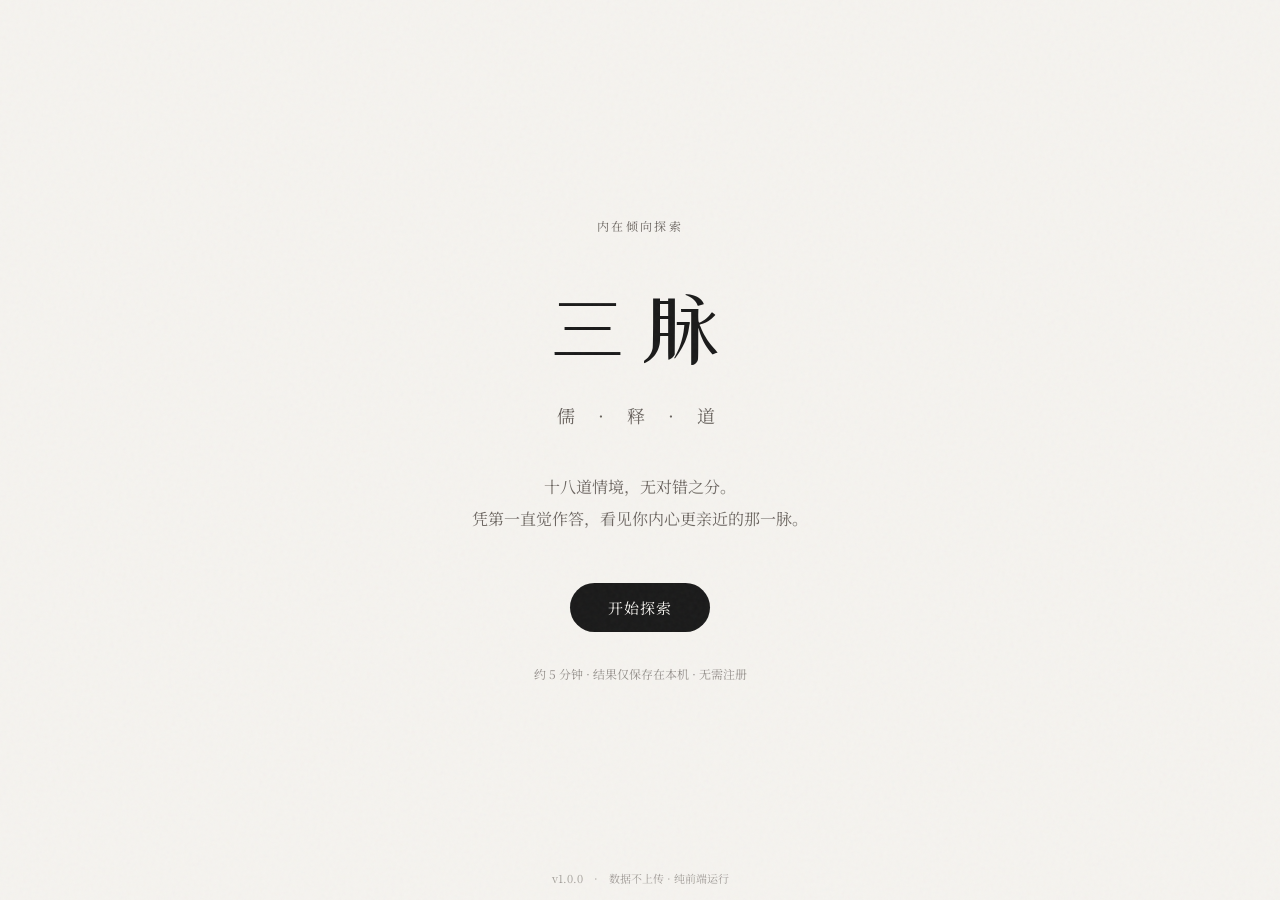
==== index.html @ 1d02153f "feat: 三脉儒释道倾向测评 v1.0.0 上线版本 包含 18 道情境题、深度结果解读、PWA 与 GitHub Pages 部署配置。  Co-authored-by: Cursor <curs" ====
<!DOCTYPE html>
<html lang="zh-CN">
<head>
  <meta charset="UTF-8">
  <meta name="viewport" content="width=device-width, initial-scale=1.0, viewport-fit=cover">
  <meta name="description" content="十八道情境题，凭直觉探索你内心更亲近儒、释、道哪一脉。纯前端、隐私安全、支持手机访问。">
  <meta name="theme-color" content="#f5f3ef">
  <meta name="robots" content="index, follow">
  <meta property="og:type" content="website">
  <meta property="og:title" content="三脉 · 儒释道倾向测评">
  <meta property="og:description" content="十八道情境题，凭直觉探索你内心更亲近儒、释、道哪一脉。">
  <meta property="og:locale" content="zh_CN">
  <meta name="twitter:card" content="summary">
  <meta name="twitter:title" content="三脉 · 儒释道倾向测评">
  <meta name="twitter:description" content="十八道情境题，凭直觉探索你内心更亲近儒、释、道哪一脉。">
  <title>三脉 · 儒释道倾向</title>
  <link rel="icon" href="assets/favicon.svg" type="image/svg+xml">
  <link rel="apple-touch-icon" href="assets/icon-192.png">
  <link rel="manifest" href="manifest.webmanifest">
  <link rel="preconnect" href="https://fonts.googleapis.com">
  <link rel="preconnect" href="https://fonts.gstatic.com" crossorigin>
  <link href="https://fonts.googleapis.com/css2?family=Noto+Serif+SC:wght@400;500;600&family=ZCOOL+XiaoWei&display=swap" rel="stylesheet">
  <link rel="stylesheet" href="styles.css">
  <script type="application/ld+json">
  {
    "@context": "https://schema.org",
    "@type": "WebApplication",
    "name": "三脉 · 儒释道倾向测评",
    "description": "十八道情境题，凭直觉探索你内心更亲近儒、释、道哪一脉",
    "applicationCategory": "LifestyleApplication",
    "operatingSystem": "Any",
    "offers": { "@type": "Offer", "price": "0", "priceCurrency": "CNY" }
  }
  </script>
</head>
<body>
  <a class="skip-link" href="#app">跳到主要内容</a>
  <div class="grain" aria-hidden="true"></div>

  <main id="app" class="app">
    <!-- 欢迎页 -->
    <section id="screen-welcome" class="screen screen--active" data-screen="welcome">
      <div class="screen__inner">
        <p class="eyebrow">内在倾向探索</p>
        <h1 class="title">三脉</h1>
        <p class="subtitle">儒 · 释 · 道</p>
        <p class="lead">
          十八道情境，无对错之分。<br>
          凭第一直觉作答，看见你内心更亲近的那一脉。
        </p>
        <button type="button" class="btn btn--primary" id="btn-start">开始探索</button>
        <p class="footnote">约 5 分钟 · 结果仅保存在本机 · 无需注册</p>
      </div>
    </section>

    <!-- 引导页 -->
    <section id="screen-intro" class="screen" data-screen="intro" hidden>
      <div class="screen__inner intro-body">
        <p class="eyebrow">开始之前</p>
        <h2 class="intro-title">如何作答</h2>
        <ul class="intro-list">
          <li>不要过度分析——选<strong>第一直觉</strong>，而非「应该」的答案</li>
          <li>没有标准答案，结果反映的是<strong>内在倾向</strong>，非人格定论</li>
          <li>全部数据在本地计算，<strong>不上传服务器</strong></li>
        </ul>

        <div class="triad-brief" aria-label="三脉简介">
          <article class="triad-card" data-tradition="ru">
            <h3>儒</h3>
            <p>仁义礼智 · 担纲立序 · 入世担当</p>
          </article>
          <article class="triad-card" data-tradition="shi">
            <h3>释</h3>
            <p>观照离苦 · 慈悲为本 · 向内觉悟</p>
          </article>
          <article class="triad-card" data-tradition="dao">
            <h3>道</h3>
            <p>道法自然 · 守真任运 · 顺势而为</p>
          </article>
        </div>

        <button type="button" class="btn btn--primary" id="btn-intro-next">我准备好了</button>
      </div>
    </section>

    <!-- 问答页 -->
    <section id="screen-quiz" class="screen" data-screen="quiz" hidden>
      <header class="quiz-header">
        <div class="quiz-header__row">
          <button type="button" class="btn-text" id="btn-prev" disabled aria-label="上一题">← 上一题</button>
          <span class="progress-label" id="progress-label">1 / 18</span>
        </div>
        <div class="progress-track" role="progressbar" aria-valuemin="0" aria-valuemax="100" aria-valuenow="0" id="progress-bar">
          <div class="progress-fill" id="progress-fill"></div>
        </div>
      </header>
      <div class="screen__inner quiz-body">
        <p class="question-dimension" id="question-dimension"></p>
        <p class="question-text" id="question-text"></p>
        <div class="choices" id="choices" role="listbox" aria-label="选项"></div>
        <p class="quiz-hint">凭第一直觉 · 数字键 1–3 选择 · Backspace 返回</p>
      </div>
    </section>

    <!-- 结果页 -->
    <section id="screen-result" class="screen" data-screen="result" hidden>
      <div class="screen__inner result-body">
        <div id="result-announcer" class="sr-only" aria-live="polite"></div>
        <p class="eyebrow">你的内在倾向</p>
        <h2 class="result-title" id="result-title"></h2>
        <p class="result-blend" id="result-blend" hidden></p>
        <p class="result-desc" id="result-desc"></p>
        <p class="result-deep" id="result-deep"></p>

        <div class="triad-chart" id="triad-chart" aria-label="儒释道倾向分布">
          <div class="triad-row" data-tradition="ru">
            <span class="triad-label">儒</span>
            <div class="triad-bar"><div class="triad-fill" id="bar-ru"></div></div>
            <span class="triad-pct" id="pct-ru">0%</span>
          </div>
          <div class="triad-row" data-tradition="shi">
            <span class="triad-label">释</span>
            <div class="triad-bar"><div class="triad-fill" id="bar-shi"></div></div>
            <span class="triad-pct" id="pct-shi">0%</span>
          </div>
          <div class="triad-row" data-tradition="dao">
            <span class="triad-label">道</span>
            <div class="triad-bar"><div class="triad-fill" id="bar-dao"></div></div>
            <span class="triad-pct" id="pct-dao">0%</span>
          </div>
        </div>

        <section class="result-section" aria-labelledby="facet-heading">
          <h3 class="result-section__title" id="facet-heading">四维度分面</h3>
          <div class="facet-grid" id="result-facets"></div>
        </section>

        <section class="result-section" aria-labelledby="practice-heading">
          <h3 class="result-section__title" id="practice-heading">日常修习建议</h3>
          <ul class="practice-list" id="result-practices"></ul>
        </section>

        <p class="result-shadow" id="result-shadow"></p>
        <blockquote class="result-quote" id="result-quote"></blockquote>

        <div class="result-actions">
          <button type="button" class="btn btn--secondary" id="btn-share">分享结果</button>
          <button type="button" class="btn btn--secondary" id="btn-restart">重新测试</button>
        </div>

        <p class="disclaimer">
          本测评仅供自我探索参考，不构成心理诊断或专业建议。
        </p>
      </div>
    </section>
  </main>

  <footer class="site-footer">
    <span id="app-version">v1.0.0</span>
    <span class="site-footer__sep">·</span>
    <span>数据不上传 · 纯前端运行</span>
  </footer>

  <script src="config.js"></script>
  <script src="questions.js"></script>
  <script src="app.js"></script>
</body>
</html>
---- styles.css ----
/* 三脉 · 乔布斯式极简美学：留白、克制、精致动效 */

:root {
  --bg: #f5f3ef;
  --bg-deep: #ebe8e2;
  --text: #1a1a1a;
  --text-muted: #6b6560;
  --accent-ru: #8b4513;
  --accent-shi: #d4a574;
  --accent-dao: #2f6b5e;
  --surface: rgba(255, 255, 255, 0.72);
  --border: rgba(0, 0, 0, 0.06);
  --radius: 14px;
  --ease-out: cubic-bezier(0.22, 1, 0.36, 1);
  --font-serif: 'Noto Serif SC', 'Songti SC', serif;
  --font-display: 'ZCOOL XiaoWei', 'Noto Serif SC', serif;
  --space: clamp(1.5rem, 4vw, 3rem);
}

*,
*::before,
*::after {
  box-sizing: border-box;
  margin: 0;
  padding: 0;
}

html {
  font-size: 16px;
  -webkit-font-smoothing: antialiased;
  -moz-osx-font-smoothing: grayscale;
}

body {
  min-height: 100dvh;
  font-family: var(--font-serif);
  background: var(--bg);
  color: var(--text);
  line-height: 1.7;
  overflow-x: hidden;
}

.grain {
  position: fixed;
  inset: 0;
  pointer-events: none;
  opacity: 0.035;
  background-image: url("data:image/svg+xml,%3Csvg viewBox='0 0 256 256' xmlns='http://www.w3.org/2000/svg'%3E%3Cfilter id='n'%3E%3CfeTurbulence type='fractalNoise' baseFrequency='0.85' numOctaves='4' stitchTiles='stitch'/%3E%3C/filter%3E%3Crect width='100%25' height='100%25' filter='url(%23n)'/%3E%3C/svg%3E");
  z-index: 1000;
}

.app {
  min-height: 100dvh;
  display: flex;
  align-items: center;
  justify-content: center;
  padding: var(--space);
}

.screen {
  width: 100%;
  max-width: 520px;
  opacity: 0;
  transform: translateY(12px);
  transition: opacity 0.5s var(--ease-out), transform 0.5s var(--ease-out);
}

.screen--active {
  opacity: 1;
  transform: translateY(0);
}

.screen--exit {
  position: absolute;
  pointer-events: none;
}

.screen--fade-out {
  opacity: 0;
  transform: translateY(-8px);
  transition: opacity 0.3s var(--ease-out), transform 0.3s var(--ease-out);
}

.screen__inner {
  text-align: center;
}

.eyebrow {
  font-size: 0.75rem;
  letter-spacing: 0.2em;
  text-transform: uppercase;
  color: var(--text-muted);
  margin-bottom: 1.5rem;
}

.title {
  font-family: var(--font-display);
  font-size: clamp(3.5rem, 12vw, 5rem);
  font-weight: 400;
  letter-spacing: 0.15em;
  margin-bottom: 0.25rem;
  animation: title-in 1s var(--ease-out) both;
}

.subtitle {
  font-size: 1.125rem;
  letter-spacing: 0.5em;
  color: var(--text-muted);
  margin-bottom: 2.5rem;
  animation: fade-up 0.8s var(--ease-out) 0.15s both;
}

.lead {
  font-size: 1rem;
  color: var(--text-muted);
  margin-bottom: 3rem;
  line-height: 2;
  animation: fade-up 0.8s var(--ease-out) 0.3s both;
}

.footnote {
  margin-top: 2rem;
  font-size: 0.75rem;
  color: var(--text-muted);
  opacity: 0.7;
}

@keyframes title-in {
  from {
    opacity: 0;
    transform: scale(0.96);
  }
  to {
    opacity: 1;
    transform: scale(1);
  }
}

@keyframes fade-up {
  from {
    opacity: 0;
    transform: translateY(16px);
  }
  to {
    opacity: 1;
    transform: translateY(0);
  }
}

.btn {
  display: inline-flex;
  align-items: center;
  justify-content: center;
  min-width: 140px;
  padding: 0.875rem 1.75rem;
  font-family: inherit;
  font-size: 0.9375rem;
  letter-spacing: 0.08em;
  border: none;
  border-radius: 980px;
  cursor: pointer;
  transition: transform 0.2s var(--ease-out), box-shadow 0.2s var(--ease-out), background 0.2s;
  -webkit-tap-highlight-color: transparent;
}

.btn--primary {
  background: var(--text);
  color: var(--bg);
  animation: fade-up 0.8s var(--ease-out) 0.45s both;
}

.btn--primary:hover {
  transform: scale(1.02);
  box-shadow: 0 8px 32px rgba(0, 0, 0, 0.12);
}

.btn--primary:active {
  transform: scale(0.98);
}

.btn--secondary {
  background: transparent;
  color: var(--text);
  border: 1px solid var(--border);
}

.btn--secondary:hover {
  background: var(--surface);
}

.quiz-header {
  margin-bottom: 3rem;
}

.progress-track {
  height: 2px;
  background: var(--bg-deep);
  border-radius: 1px;
  overflow: hidden;
  margin-bottom: 0.75rem;
}

.progress-fill {
  height: 100%;
  width: 0%;
  background: var(--text);
  border-radius: 1px;
  transition: width 0.4s var(--ease-out);
}

.progress-label {
  font-size: 0.75rem;
  color: var(--text-muted);
  letter-spacing: 0.1em;
}

.question-dimension {
  font-size: 0.75rem;
  letter-spacing: 0.15em;
  color: var(--text-muted);
  margin-bottom: 0.75rem;
  text-align: left;
  opacity: 0;
  transform: translateY(10px);
}

.question-text {
  font-size: clamp(1.25rem, 4vw, 1.5rem);
  font-weight: 500;
  line-height: 1.8;
  margin-bottom: 2.5rem;
  text-align: left;
  opacity: 0;
  transform: translateY(10px);
}

.question-text--in {
  animation: fade-up 0.45s var(--ease-out) both;
}

.quiz-hint {
  margin-top: 1.5rem;
  font-size: 0.75rem;
  color: var(--text-muted);
  opacity: 0.6;
  text-align: center;
}

.choices {
  display: flex;
  flex-direction: column;
  gap: 0.75rem;
}

.choice {
  display: block;
  width: 100%;
  padding: 1.125rem 1.25rem;
  text-align: left;
  font-family: inherit;
  font-size: 0.9375rem;
  line-height: 1.6;
  color: var(--text);
  background: var(--surface);
  backdrop-filter: blur(12px);
  -webkit-backdrop-filter: blur(12px);
  border: 1px solid var(--border);
  border-radius: var(--radius);
  cursor: pointer;
  transition: transform 0.2s var(--ease-out), border-color 0.2s, box-shadow 0.2s, background 0.2s;
  animation: fade-up 0.4s var(--ease-out) both;
  -webkit-tap-highlight-color: transparent;
}

.choice:hover {
  transform: translateX(4px);
  border-color: rgba(0, 0, 0, 0.12);
  box-shadow: 0 4px 20px rgba(0, 0, 0, 0.04);
}

.choice:active {
  transform: scale(0.99);
  background: #fff;
}

.choice__text {
  display: block;
}

.result-body {
  animation: fade-up 0.6s var(--ease-out) both;
}

.result-title {
  font-family: var(--font-display);
  font-size: clamp(1.75rem, 5vw, 2.25rem);
  font-weight: 400;
  margin-bottom: 1rem;
  letter-spacing: 0.05em;
}

.result-blend {
  font-size: 0.875rem;
  color: var(--text);
  line-height: 1.8;
  margin-bottom: 1rem;
  text-align: left;
  padding: 0.75rem 1rem;
  background: var(--surface);
  border-radius: var(--radius);
  border: 1px solid var(--border);
}

.result-desc {
  font-size: 0.9375rem;
  color: var(--text-muted);
  line-height: 1.9;
  margin-bottom: 1.5rem;
  text-align: left;
}

.result-shadow {
  font-size: 0.8125rem;
  color: var(--text-muted);
  line-height: 1.8;
  margin-bottom: 2rem;
  text-align: left;
  opacity: 0.85;
}

.triad-chart {
  display: flex;
  flex-direction: column;
  gap: 1.25rem;
  margin-bottom: 2.5rem;
  text-align: left;
}

.triad-row {
  display: grid;
  grid-template-columns: 2rem 1fr 3rem;
  align-items: center;
  gap: 0.75rem;
}

.triad-label {
  font-family: var(--font-display);
  font-size: 1.125rem;
  text-align: center;
}

.triad-bar {
  height: 6px;
  background: var(--bg-deep);
  border-radius: 3px;
  overflow: hidden;
}

.triad-fill {
  height: 100%;
  width: 0%;
  border-radius: 3px;
  transition: width 1.2s var(--ease-out);
}

.triad-pct {
  font-size: 0.8125rem;
  color: var(--text-muted);
  text-align: right;
  font-variant-numeric: tabular-nums;
}

.result-quote {
  font-size: 0.875rem;
  color: var(--text-muted);
  font-style: italic;
  border-left: 2px solid var(--bg-deep);
  padding-left: 1rem;
  margin-bottom: 2.5rem;
  text-align: left;
  line-height: 1.8;
}

.result-actions {
  display: flex;
  flex-wrap: wrap;
  justify-content: center;
  gap: 0.75rem;
}

/* 无障碍 */
.skip-link {
  position: absolute;
  top: -100%;
  left: 1rem;
  z-index: 2000;
  padding: 0.5rem 1rem;
  background: var(--text);
  color: var(--bg);
  border-radius: var(--radius);
  text-decoration: none;
}

.skip-link:focus {
  top: 1rem;
}

.sr-only {
  position: absolute;
  width: 1px;
  height: 1px;
  padding: 0;
  margin: -1px;
  overflow: hidden;
  clip: rect(0, 0, 0, 0);
  white-space: nowrap;
  border: 0;
}

.btn:focus-visible,
.choice:focus-visible {
  outline: 2px solid var(--text);
  outline-offset: 2px;
}

/* 引导页 */
.intro-title {
  font-family: var(--font-display);
  font-size: 1.5rem;
  margin-bottom: 1.5rem;
  letter-spacing: 0.05em;
}

.intro-list {
  text-align: left;
  margin-bottom: 2rem;
  padding-left: 1.25rem;
  color: var(--text-muted);
  line-height: 2;
}

.intro-list li {
  margin-bottom: 0.5rem;
}

.triad-brief {
  display: flex;
  flex-direction: column;
  gap: 0.75rem;
  margin-bottom: 2.5rem;
  text-align: left;
}

.triad-card {
  padding: 1rem 1.25rem;
  background: var(--surface);
  border: 1px solid var(--border);
  border-radius: var(--radius);
}

.triad-card h3 {
  font-family: var(--font-display);
  font-size: 1.125rem;
  margin-bottom: 0.25rem;
}

.triad-card[data-tradition='ru'] h3 { color: var(--accent-ru); }
.triad-card[data-tradition='shi'] h3 { color: var(--accent-shi); }
.triad-card[data-tradition='dao'] h3 { color: var(--accent-dao); }

.triad-card p {
  font-size: 0.8125rem;
  color: var(--text-muted);
}

/* 问答导航 */
.quiz-header__row {
  display: flex;
  justify-content: space-between;
  align-items: center;
  margin-bottom: 0.75rem;
}

.btn-text {
  background: none;
  border: none;
  font-family: inherit;
  font-size: 0.8125rem;
  color: var(--text-muted);
  cursor: pointer;
  padding: 0.25rem 0;
  -webkit-tap-highlight-color: transparent;
}

.btn-text:hover:not(:disabled) {
  color: var(--text);
}

.btn-text:disabled {
  opacity: 0.35;
  cursor: not-allowed;
}

/* 深度结果 */
.result-deep {
  font-size: 0.9375rem;
  color: var(--text);
  line-height: 1.9;
  margin-bottom: 2rem;
  text-align: left;
  padding: 1rem 1.25rem;
  background: var(--surface);
  border-radius: var(--radius);
  border: 1px solid var(--border);
}

.result-section {
  margin-bottom: 2rem;
  text-align: left;
}

.result-section__title {
  font-size: 0.8125rem;
  letter-spacing: 0.12em;
  color: var(--text-muted);
  margin-bottom: 1rem;
  font-weight: 500;
}

.facet-grid {
  display: grid;
  grid-template-columns: 1fr 1fr;
  gap: 0.75rem;
}

.facet-row {
  display: flex;
  justify-content: space-between;
  align-items: center;
  padding: 0.75rem 1rem;
  background: var(--surface);
  border: 1px solid var(--border);
  border-radius: var(--radius);
  font-size: 0.8125rem;
}

.facet-row__label {
  color: var(--text-muted);
}

.facet-row__value {
  font-weight: 500;
}

.practice-list {
  padding-left: 1.25rem;
  color: var(--text-muted);
  line-height: 2;
  font-size: 0.875rem;
}

.disclaimer {
  margin-top: 2rem;
  font-size: 0.75rem;
  color: var(--text-muted);
  opacity: 0.7;
  line-height: 1.8;
}

.site-footer {
  position: fixed;
  bottom: 0;
  left: 0;
  right: 0;
  padding: 0.75rem var(--space);
  text-align: center;
  font-size: 0.6875rem;
  color: var(--text-muted);
  opacity: 0.6;
  pointer-events: none;
}

.site-footer__sep {
  margin: 0 0.5rem;
}

@media (max-width: 400px) {
  .facet-grid {
    grid-template-columns: 1fr;
  }
}

@supports (padding: env(safe-area-inset-bottom)) {
  .app {
    padding-bottom: calc(var(--space) + env(safe-area-inset-bottom));
  }
}

@media (prefers-reduced-motion: reduce) {
  *,
  *::before,
  *::after {
    animation-duration: 0.01ms !important;
    transition-duration: 0.01ms !important;
  }
}

@media (prefers-color-scheme: dark) {
  :root {
    --bg: #0d0d0d;
    --bg-deep: #1a1a1a;
    --text: #f5f3ef;
    --text-muted: #9a9590;
    --surface: rgba(255, 255, 255, 0.06);
    --border: rgba(255, 255, 255, 0.08);
  }

  .btn--primary {
    background: #f5f3ef;
    color: #0d0d0d;
  }

  .choice:active {
    background: rgba(255, 255, 255, 0.1);
  }
}
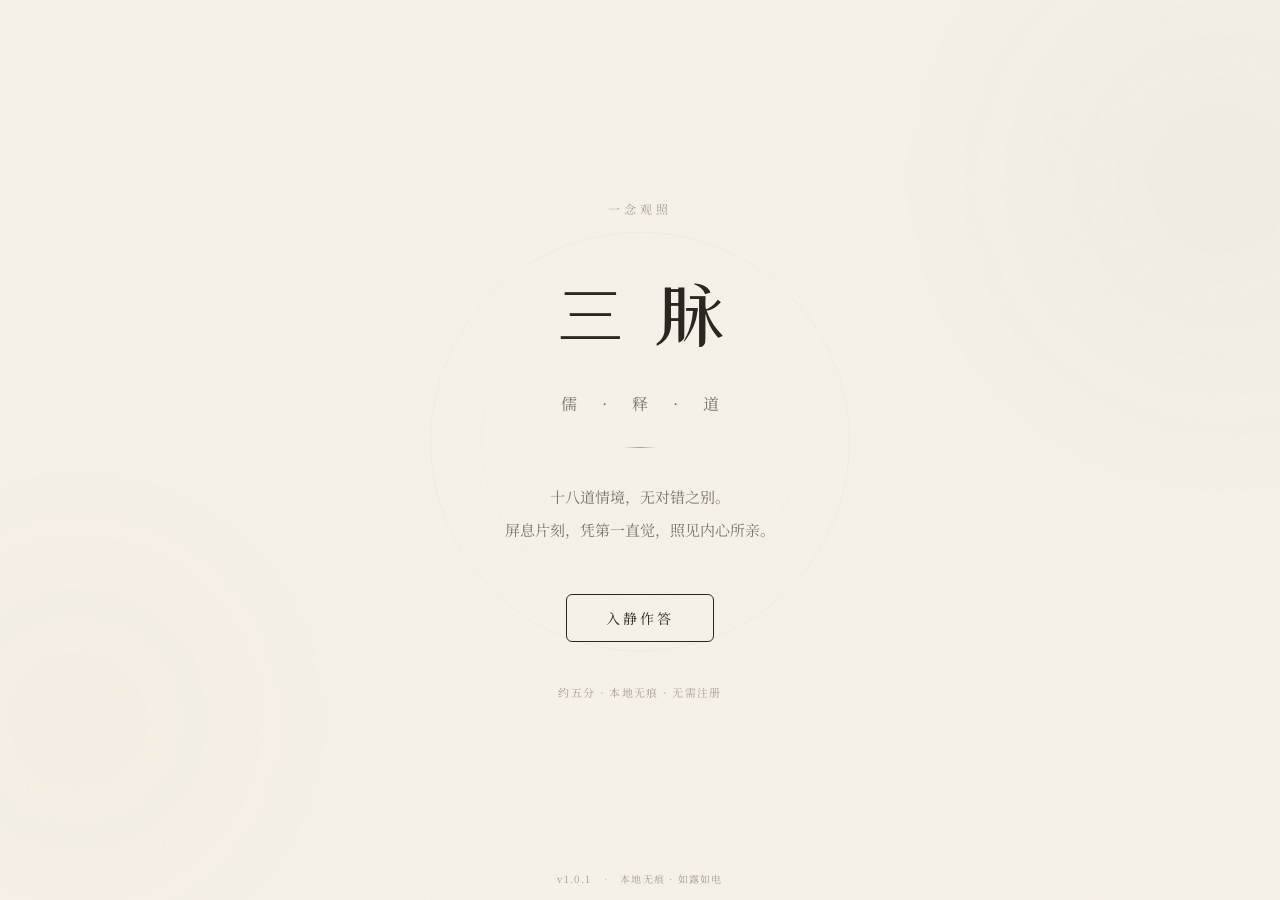
==== commit c28f4ee0: "style: 水墨禅意视觉升级 v1.0.1 宣纸底色、墨色层次、圆相背景、钤印式按钮与沉静动效。  Co-authored-by: Cursor <cursoragent@cursor.com>" ====
--- a/index.html
+++ b/index.html
@@ -4,7 +4,7 @@
   <meta charset="UTF-8">
   <meta name="viewport" content="width=device-width, initial-scale=1.0, viewport-fit=cover">
   <meta name="description" content="十八道情境题，凭直觉探索你内心更亲近儒、释、道哪一脉。纯前端、隐私安全、支持手机访问。">
-  <meta name="theme-color" content="#f5f3ef">
+  <meta name="theme-color" content="#f6f1e8">
   <meta name="robots" content="index, follow">
   <meta property="og:type" content="website">
   <meta property="og:title" content="三脉 · 儒释道倾向测评">
@@ -35,33 +35,41 @@
 </head>
 <body>
   <a class="skip-link" href="#app">跳到主要内容</a>
+
+  <!-- 水墨意境背景 -->
+  <div class="zen-bg" aria-hidden="true">
+    <div class="zen-bg__wash zen-bg__wash--1"></div>
+    <div class="zen-bg__wash zen-bg__wash--2"></div>
+    <div class="zen-bg__enso"></div>
+  </div>
   <div class="grain" aria-hidden="true"></div>
 
   <main id="app" class="app">
     <!-- 欢迎页 -->
     <section id="screen-welcome" class="screen screen--active" data-screen="welcome">
       <div class="screen__inner">
-        <p class="eyebrow">内在倾向探索</p>
+        <p class="eyebrow">一念观照</p>
         <h1 class="title">三脉</h1>
         <p class="subtitle">儒 · 释 · 道</p>
+        <p class="zen-divider" aria-hidden="true"></p>
         <p class="lead">
-          十八道情境，无对错之分。<br>
-          凭第一直觉作答，看见你内心更亲近的那一脉。
+          十八道情境，无对错之别。<br>
+          屏息片刻，凭第一直觉，照见内心所亲。
         </p>
-        <button type="button" class="btn btn--primary" id="btn-start">开始探索</button>
-        <p class="footnote">约 5 分钟 · 结果仅保存在本机 · 无需注册</p>
+        <button type="button" class="btn btn--primary" id="btn-start">入静作答</button>
+        <p class="footnote">约五分 · 本地无痕 · 无需注册</p>
       </div>
     </section>
 
     <!-- 引导页 -->
     <section id="screen-intro" class="screen" data-screen="intro" hidden>
       <div class="screen__inner intro-body">
-        <p class="eyebrow">开始之前</p>
-        <h2 class="intro-title">如何作答</h2>
+        <p class="eyebrow">静心一刻</p>
+        <h2 class="intro-title">作答须知</h2>
         <ul class="intro-list">
-          <li>不要过度分析——选<strong>第一直觉</strong>，而非「应该」的答案</li>
-          <li>没有标准答案，结果反映的是<strong>内在倾向</strong>，非人格定论</li>
-          <li>全部数据在本地计算，<strong>不上传服务器</strong></li>
+          <li>勿多思量——取<strong>第一念</strong>，非「应当」之答</li>
+          <li>本无标准，所示者乃<strong>当下倾向</strong>，非定论</li>
+          <li>一切在本地演算，<strong>不留痕迹</strong></li>
         </ul>
 
         <div class="triad-brief" aria-label="三脉简介">
@@ -79,7 +87,7 @@
           </article>
         </div>
 
-        <button type="button" class="btn btn--primary" id="btn-intro-next">我准备好了</button>
+        <button type="button" class="btn btn--primary" id="btn-intro-next">心静方始</button>
       </div>
     </section>
 
@@ -87,7 +95,7 @@
     <section id="screen-quiz" class="screen" data-screen="quiz" hidden>
       <header class="quiz-header">
         <div class="quiz-header__row">
-          <button type="button" class="btn-text" id="btn-prev" disabled aria-label="上一题">← 上一题</button>
+          <button type="button" class="btn-text" id="btn-prev" disabled aria-label="上一题">← 返上一问</button>
           <span class="progress-label" id="progress-label">1 / 18</span>
         </div>
         <div class="progress-track" role="progressbar" aria-valuemin="0" aria-valuemax="100" aria-valuenow="0" id="progress-bar">
@@ -98,7 +106,7 @@
         <p class="question-dimension" id="question-dimension"></p>
         <p class="question-text" id="question-text"></p>
         <div class="choices" id="choices" role="listbox" aria-label="选项"></div>
-        <p class="quiz-hint">凭第一直觉 · 数字键 1–3 选择 · Backspace 返回</p>
+        <p class="quiz-hint">取第一念 · 键 1–3 作答 · Backspace 可返</p>
       </div>
     </section>
 
@@ -106,7 +114,7 @@
     <section id="screen-result" class="screen" data-screen="result" hidden>
       <div class="screen__inner result-body">
         <div id="result-announcer" class="sr-only" aria-live="polite"></div>
-        <p class="eyebrow">你的内在倾向</p>
+        <p class="eyebrow">照见本心</p>
         <h2 class="result-title" id="result-title"></h2>
         <p class="result-blend" id="result-blend" hidden></p>
         <p class="result-desc" id="result-desc"></p>
@@ -158,7 +166,7 @@
   <footer class="site-footer">
     <span id="app-version">v1.0.0</span>
     <span class="site-footer__sep">·</span>
-    <span>数据不上传 · 纯前端运行</span>
+    <span>本地无痕 · 如露如电</span>
   </footer>
 
   <script src="config.js"></script>
--- a/styles.css
+++ b/styles.css
@@ -1,18 +1,21 @@
-/* 三脉 · 乔布斯式极简美学：留白、克制、精致动效 */
+/* 三脉 · 水墨禅意：宣纸、留白、墨色、静观 */
 
 :root {
-  --bg: #f5f3ef;
-  --bg-deep: #ebe8e2;
-  --text: #1a1a1a;
-  --text-muted: #6b6560;
-  --accent-ru: #8b4513;
-  --accent-shi: #d4a574;
-  --accent-dao: #2f6b5e;
-  --surface: rgba(255, 255, 255, 0.72);
-  --border: rgba(0, 0, 0, 0.06);
-  --radius: 14px;
-  --ease-out: cubic-bezier(0.22, 1, 0.36, 1);
-  --font-serif: 'Noto Serif SC', 'Songti SC', serif;
+  --bg: #f6f1e8;
+  --bg-deep: #e8e0d2;
+  --text: #2a2620;
+  --text-muted: #7a7468;
+  --text-faint: #a69e92;
+  --accent-ru: #8c4a32;
+  --accent-shi: #b8956b;
+  --accent-dao: #3d5c52;
+  --surface: rgba(255, 252, 247, 0.55);
+  --border: rgba(42, 38, 32, 0.1);
+  --border-light: rgba(42, 38, 32, 0.06);
+  --radius: 6px;
+  --ease-out: cubic-bezier(0.25, 0.8, 0.25, 1);
+  --ease-breath: cubic-bezier(0.4, 0, 0.2, 1);
+  --font-serif: 'Noto Serif SC', 'Songti SC', 'STSong', serif;
   --font-display: 'ZCOOL XiaoWei', 'Noto Serif SC', serif;
   --space: clamp(1.5rem, 4vw, 3rem);
 }
@@ -36,20 +39,85 @@
   font-family: var(--font-serif);
   background: var(--bg);
   color: var(--text);
-  line-height: 1.7;
+  line-height: 1.85;
   overflow-x: hidden;
 }
 
+/* 水墨晕染背景 */
+.zen-bg {
+  position: fixed;
+  inset: 0;
+  pointer-events: none;
+  z-index: 0;
+  overflow: hidden;
+}
+
+.zen-bg__wash {
+  position: absolute;
+  border-radius: 50%;
+  filter: blur(80px);
+  opacity: 0.35;
+}
+
+.zen-bg__wash--1 {
+  width: 70vmin;
+  height: 70vmin;
+  top: -15%;
+  right: -20%;
+  background: radial-gradient(circle, rgba(61, 92, 82, 0.12) 0%, transparent 70%);
+  animation: breath 12s var(--ease-breath) infinite alternate;
+}
+
+.zen-bg__wash--2 {
+  width: 60vmin;
+  height: 60vmin;
+  bottom: -10%;
+  left: -15%;
+  background: radial-gradient(circle, rgba(140, 74, 50, 0.08) 0%, transparent 70%);
+  animation: breath 16s var(--ease-breath) infinite alternate-reverse;
+}
+
+.zen-bg__enso {
+  position: absolute;
+  top: 50%;
+  left: 50%;
+  width: min(90vw, 420px);
+  height: min(90vw, 420px);
+  transform: translate(-50%, -52%);
+  border: 1px solid rgba(42, 38, 32, 0.05);
+  border-radius: 50%;
+  opacity: 0.5;
+}
+
+.zen-bg__enso::after {
+  content: '';
+  position: absolute;
+  inset: 12%;
+  border: 1px solid rgba(42, 38, 32, 0.03);
+  border-radius: 50%;
+  border-top-color: transparent;
+  border-right-color: transparent;
+  transform: rotate(-25deg);
+}
+
+@keyframes breath {
+  from { opacity: 0.25; transform: scale(1); }
+  to { opacity: 0.4; transform: scale(1.05); }
+}
+
+/* 宣纸肌理 */
 .grain {
   position: fixed;
   inset: 0;
   pointer-events: none;
-  opacity: 0.035;
-  background-image: url("data:image/svg+xml,%3Csvg viewBox='0 0 256 256' xmlns='http://www.w3.org/2000/svg'%3E%3Cfilter id='n'%3E%3CfeTurbulence type='fractalNoise' baseFrequency='0.85' numOctaves='4' stitchTiles='stitch'/%3E%3C/filter%3E%3Crect width='100%25' height='100%25' filter='url(%23n)'/%3E%3C/svg%3E");
-  z-index: 1000;
+  opacity: 0.025;
+  background-image: url("data:image/svg+xml,%3Csvg viewBox='0 0 256 256' xmlns='http://www.w3.org/2000/svg'%3E%3Cfilter id='n'%3E%3CfeTurbulence type='fractalNoise' baseFrequency='0.9' numOctaves='3' stitchTiles='stitch'/%3E%3C/filter%3E%3Crect width='100%25' height='100%25' filter='url(%23n)'/%3E%3C/svg%3E");
+  z-index: 1;
 }
 
 .app {
+  position: relative;
+  z-index: 2;
   min-height: 100dvh;
   display: flex;
   align-items: center;
@@ -59,10 +127,10 @@
 
 .screen {
   width: 100%;
-  max-width: 520px;
+  max-width: 480px;
   opacity: 0;
-  transform: translateY(12px);
-  transition: opacity 0.5s var(--ease-out), transform 0.5s var(--ease-out);
+  transform: translateY(8px);
+  transition: opacity 0.7s var(--ease-breath), transform 0.7s var(--ease-breath);
 }
 
 .screen--active {
@@ -77,8 +145,8 @@
 
 .screen--fade-out {
   opacity: 0;
-  transform: translateY(-8px);
-  transition: opacity 0.3s var(--ease-out), transform 0.3s var(--ease-out);
+  transform: translateY(-6px);
+  transition: opacity 0.5s var(--ease-breath), transform 0.5s var(--ease-breath);
 }
 
 .screen__inner {
@@ -87,200 +155,200 @@
 
 .eyebrow {
   font-size: 0.75rem;
-  letter-spacing: 0.2em;
-  text-transform: uppercase;
-  color: var(--text-muted);
-  margin-bottom: 1.5rem;
+  letter-spacing: 0.35em;
+  color: var(--text-faint);
+  margin-bottom: 1.75rem;
 }
 
 .title {
   font-family: var(--font-display);
-  font-size: clamp(3.5rem, 12vw, 5rem);
+  font-size: clamp(3.25rem, 11vw, 4.5rem);
   font-weight: 400;
-  letter-spacing: 0.15em;
-  margin-bottom: 0.25rem;
-  animation: title-in 1s var(--ease-out) both;
+  letter-spacing: 0.35em;
+  margin-bottom: 0.5rem;
+  margin-right: -0.35em;
+  color: var(--text);
+  animation: title-in 1.4s var(--ease-breath) both;
 }
 
 .subtitle {
-  font-size: 1.125rem;
-  letter-spacing: 0.5em;
-  color: var(--text-muted);
-  margin-bottom: 2.5rem;
-  animation: fade-up 0.8s var(--ease-out) 0.15s both;
+  font-size: 1rem;
+  letter-spacing: 0.65em;
+  margin-right: -0.65em;
+  color: var(--text-muted);
+  margin-bottom: 1.75rem;
+  animation: fade-up 1s var(--ease-breath) 0.2s both;
+}
+
+.zen-divider {
+  width: 2rem;
+  height: 1px;
+  background: linear-gradient(90deg, transparent, var(--text-faint), transparent);
+  margin: 0 auto 2rem;
+  animation: fade-up 1s var(--ease-breath) 0.25s both;
 }
 
 .lead {
-  font-size: 1rem;
+  font-size: 0.9375rem;
   color: var(--text-muted);
   margin-bottom: 3rem;
-  line-height: 2;
-  animation: fade-up 0.8s var(--ease-out) 0.3s both;
+  line-height: 2.2;
+  animation: fade-up 1s var(--ease-breath) 0.35s both;
 }
 
 .footnote {
-  margin-top: 2rem;
-  font-size: 0.75rem;
-  color: var(--text-muted);
-  opacity: 0.7;
+  margin-top: 2.5rem;
+  font-size: 0.6875rem;
+  color: var(--text-faint);
+  letter-spacing: 0.12em;
 }
 
 @keyframes title-in {
-  from {
-    opacity: 0;
-    transform: scale(0.96);
-  }
-  to {
-    opacity: 1;
-    transform: scale(1);
-  }
+  from { opacity: 0; transform: translateY(8px); }
+  to { opacity: 1; transform: translateY(0); }
 }
 
 @keyframes fade-up {
-  from {
-    opacity: 0;
-    transform: translateY(16px);
-  }
-  to {
-    opacity: 1;
-    transform: translateY(0);
-  }
-}
-
+  from { opacity: 0; transform: translateY(12px); }
+  to { opacity: 1; transform: translateY(0); }
+}
+
+/* 按钮：如钤印，非科技胶囊 */
 .btn {
   display: inline-flex;
   align-items: center;
   justify-content: center;
-  min-width: 140px;
-  padding: 0.875rem 1.75rem;
+  min-width: 148px;
+  padding: 0.8rem 2rem;
   font-family: inherit;
-  font-size: 0.9375rem;
-  letter-spacing: 0.08em;
-  border: none;
-  border-radius: 980px;
+  font-size: 0.875rem;
+  letter-spacing: 0.2em;
+  border-radius: var(--radius);
   cursor: pointer;
-  transition: transform 0.2s var(--ease-out), box-shadow 0.2s var(--ease-out), background 0.2s;
+  transition: color 0.4s var(--ease-breath), background 0.4s var(--ease-breath), border-color 0.4s var(--ease-breath);
   -webkit-tap-highlight-color: transparent;
 }
 
 .btn--primary {
+  background: transparent;
+  color: var(--text);
+  border: 1px solid var(--text);
+  animation: fade-up 1s var(--ease-breath) 0.5s both;
+}
+
+.btn--primary:hover {
   background: var(--text);
   color: var(--bg);
-  animation: fade-up 0.8s var(--ease-out) 0.45s both;
-}
-
-.btn--primary:hover {
-  transform: scale(1.02);
-  box-shadow: 0 8px 32px rgba(0, 0, 0, 0.12);
 }
 
 .btn--primary:active {
-  transform: scale(0.98);
+  opacity: 0.85;
 }
 
 .btn--secondary {
   background: transparent;
+  color: var(--text-muted);
+  border: 1px solid var(--border);
+}
+
+.btn--secondary:hover {
   color: var(--text);
-  border: 1px solid var(--border);
-}
-
-.btn--secondary:hover {
-  background: var(--surface);
+  border-color: var(--text-muted);
 }
 
 .quiz-header {
-  margin-bottom: 3rem;
+  margin-bottom: 2.5rem;
 }
 
 .progress-track {
-  height: 2px;
-  background: var(--bg-deep);
-  border-radius: 1px;
+  height: 1px;
+  background: var(--border-light);
   overflow: hidden;
-  margin-bottom: 0.75rem;
 }
 
 .progress-fill {
   height: 100%;
   width: 0%;
-  background: var(--text);
-  border-radius: 1px;
-  transition: width 0.4s var(--ease-out);
+  background: linear-gradient(90deg, var(--accent-dao), var(--text));
+  transition: width 0.6s var(--ease-breath);
 }
 
 .progress-label {
-  font-size: 0.75rem;
-  color: var(--text-muted);
+  font-size: 0.6875rem;
+  color: var(--text-faint);
+  letter-spacing: 0.15em;
+}
+
+.question-dimension {
+  font-size: 0.6875rem;
+  letter-spacing: 0.25em;
+  color: var(--text-faint);
+  margin-bottom: 1rem;
+  text-align: left;
+  opacity: 0;
+  transform: translateY(8px);
+}
+
+.question-dimension::before {
+  content: '— ';
+  opacity: 0.5;
+}
+
+.question-text {
+  font-size: clamp(1.125rem, 4vw, 1.375rem);
+  font-weight: 400;
+  line-height: 2;
+  margin-bottom: 2.25rem;
+  text-align: left;
+  opacity: 0;
+  transform: translateY(8px);
+}
+
+.question-text--in {
+  animation: fade-up 0.6s var(--ease-breath) both;
+}
+
+.quiz-hint {
+  margin-top: 2rem;
+  font-size: 0.6875rem;
+  color: var(--text-faint);
   letter-spacing: 0.1em;
-}
-
-.question-dimension {
-  font-size: 0.75rem;
-  letter-spacing: 0.15em;
-  color: var(--text-muted);
-  margin-bottom: 0.75rem;
-  text-align: left;
-  opacity: 0;
-  transform: translateY(10px);
-}
-
-.question-text {
-  font-size: clamp(1.25rem, 4vw, 1.5rem);
-  font-weight: 500;
-  line-height: 1.8;
-  margin-bottom: 2.5rem;
-  text-align: left;
-  opacity: 0;
-  transform: translateY(10px);
-}
-
-.question-text--in {
-  animation: fade-up 0.45s var(--ease-out) both;
-}
-
-.quiz-hint {
-  margin-top: 1.5rem;
-  font-size: 0.75rem;
-  color: var(--text-muted);
-  opacity: 0.6;
   text-align: center;
 }
 
 .choices {
   display: flex;
   flex-direction: column;
-  gap: 0.75rem;
+  gap: 0.625rem;
 }
 
 .choice {
   display: block;
   width: 100%;
-  padding: 1.125rem 1.25rem;
+  padding: 1.125rem 1.125rem 1.125rem 1.25rem;
   text-align: left;
   font-family: inherit;
-  font-size: 0.9375rem;
-  line-height: 1.6;
+  font-size: 0.9rem;
+  line-height: 1.75;
   color: var(--text);
   background: var(--surface);
-  backdrop-filter: blur(12px);
-  -webkit-backdrop-filter: blur(12px);
-  border: 1px solid var(--border);
+  border: 1px solid var(--border-light);
+  border-left: 2px solid transparent;
   border-radius: var(--radius);
   cursor: pointer;
-  transition: transform 0.2s var(--ease-out), border-color 0.2s, box-shadow 0.2s, background 0.2s;
-  animation: fade-up 0.4s var(--ease-out) both;
+  transition: border-color 0.4s var(--ease-breath), background 0.4s var(--ease-breath), border-left-color 0.4s var(--ease-breath);
+  animation: fade-up 0.5s var(--ease-breath) both;
   -webkit-tap-highlight-color: transparent;
 }
 
 .choice:hover {
-  transform: translateX(4px);
-  border-color: rgba(0, 0, 0, 0.12);
-  box-shadow: 0 4px 20px rgba(0, 0, 0, 0.04);
+  background: rgba(255, 252, 247, 0.85);
+  border-color: var(--border);
+  border-left-color: var(--text-faint);
 }
 
 .choice:active {
-  transform: scale(0.99);
-  background: #fff;
+  background: rgba(255, 252, 247, 0.95);
 }
 
 .choice__text {
@@ -288,52 +356,56 @@
 }
 
 .result-body {
-  animation: fade-up 0.6s var(--ease-out) both;
+  animation: fade-up 0.8s var(--ease-breath) both;
 }
 
 .result-title {
   font-family: var(--font-display);
-  font-size: clamp(1.75rem, 5vw, 2.25rem);
+  font-size: clamp(1.5rem, 5vw, 2rem);
   font-weight: 400;
-  margin-bottom: 1rem;
-  letter-spacing: 0.05em;
+  margin-bottom: 1.25rem;
+  letter-spacing: 0.12em;
 }
 
 .result-blend {
   font-size: 0.875rem;
-  color: var(--text);
-  line-height: 1.8;
-  margin-bottom: 1rem;
-  text-align: left;
-  padding: 0.75rem 1rem;
+  color: var(--text-muted);
+  line-height: 2;
+  margin-bottom: 1.25rem;
+  text-align: left;
+  padding: 1rem 1.125rem;
   background: var(--surface);
   border-radius: var(--radius);
-  border: 1px solid var(--border);
+  border: 1px solid var(--border-light);
 }
 
 .result-desc {
-  font-size: 0.9375rem;
-  color: var(--text-muted);
-  line-height: 1.9;
+  font-size: 0.9rem;
+  color: var(--text-muted);
+  line-height: 2;
   margin-bottom: 1.5rem;
   text-align: left;
 }
 
 .result-shadow {
   font-size: 0.8125rem;
-  color: var(--text-muted);
-  line-height: 1.8;
+  color: var(--text-faint);
+  line-height: 1.9;
   margin-bottom: 2rem;
   text-align: left;
-  opacity: 0.85;
+  padding-left: 0.75rem;
+  border-left: 1px solid var(--border-light);
 }
 
 .triad-chart {
   display: flex;
   flex-direction: column;
-  gap: 1.25rem;
+  gap: 1.125rem;
   margin-bottom: 2.5rem;
   text-align: left;
+  padding: 1.25rem 0;
+  border-top: 1px solid var(--border-light);
+  border-bottom: 1px solid var(--border-light);
 }
 
 .triad-row {
@@ -345,40 +417,48 @@
 
 .triad-label {
   font-family: var(--font-display);
-  font-size: 1.125rem;
+  font-size: 1.0625rem;
   text-align: center;
+  color: var(--text-muted);
 }
 
 .triad-bar {
-  height: 6px;
-  background: var(--bg-deep);
-  border-radius: 3px;
+  height: 3px;
+  background: var(--border-light);
+  border-radius: 1px;
   overflow: hidden;
 }
 
 .triad-fill {
   height: 100%;
   width: 0%;
-  border-radius: 3px;
-  transition: width 1.2s var(--ease-out);
+  border-radius: 1px;
+  opacity: 0.75;
+  transition: width 1.6s var(--ease-breath);
 }
 
 .triad-pct {
-  font-size: 0.8125rem;
-  color: var(--text-muted);
+  font-size: 0.75rem;
+  color: var(--text-faint);
   text-align: right;
   font-variant-numeric: tabular-nums;
+  letter-spacing: 0.05em;
 }
 
 .result-quote {
   font-size: 0.875rem;
   color: var(--text-muted);
-  font-style: italic;
-  border-left: 2px solid var(--bg-deep);
-  padding-left: 1rem;
-  margin-bottom: 2.5rem;
-  text-align: left;
-  line-height: 1.8;
+  font-style: normal;
+  padding: 1rem 0;
+  margin-bottom: 2rem;
+  text-align: center;
+  line-height: 2;
+  letter-spacing: 0.04em;
+}
+
+.result-quote::before {
+  content: '「';
+  opacity: 0.4;
 }
 
 .result-actions {
@@ -388,7 +468,6 @@
   gap: 0.75rem;
 }
 
-/* 无障碍 */
 .skip-link {
   position: absolute;
   top: -100%;
@@ -419,49 +498,53 @@
 
 .btn:focus-visible,
 .choice:focus-visible {
-  outline: 2px solid var(--text);
-  outline-offset: 2px;
-}
-
-/* 引导页 */
+  outline: 1px solid var(--text-muted);
+  outline-offset: 3px;
+}
+
 .intro-title {
   font-family: var(--font-display);
-  font-size: 1.5rem;
+  font-size: 1.375rem;
   margin-bottom: 1.5rem;
-  letter-spacing: 0.05em;
+  letter-spacing: 0.15em;
+  font-weight: 400;
 }
 
 .intro-list {
   text-align: left;
   margin-bottom: 2rem;
-  padding-left: 1.25rem;
-  color: var(--text-muted);
-  line-height: 2;
+  padding-left: 1rem;
+  color: var(--text-muted);
+  line-height: 2.1;
+  list-style: none;
 }
 
 .intro-list li {
-  margin-bottom: 0.5rem;
+  margin-bottom: 0.625rem;
+  padding-left: 0.75rem;
+  border-left: 1px solid var(--border-light);
 }
 
 .triad-brief {
   display: flex;
   flex-direction: column;
-  gap: 0.75rem;
+  gap: 0.625rem;
   margin-bottom: 2.5rem;
   text-align: left;
 }
 
 .triad-card {
-  padding: 1rem 1.25rem;
-  background: var(--surface);
-  border: 1px solid var(--border);
+  padding: 0.875rem 1rem;
+  background: transparent;
+  border: 1px solid var(--border-light);
   border-radius: var(--radius);
 }
 
 .triad-card h3 {
   font-family: var(--font-display);
-  font-size: 1.125rem;
-  margin-bottom: 0.25rem;
+  font-size: 1rem;
+  margin-bottom: 0.2rem;
+  letter-spacing: 0.2em;
 }
 
 .triad-card[data-tradition='ru'] h3 { color: var(--accent-ru); }
@@ -469,11 +552,11 @@
 .triad-card[data-tradition='dao'] h3 { color: var(--accent-dao); }
 
 .triad-card p {
-  font-size: 0.8125rem;
-  color: var(--text-muted);
-}
-
-/* 问答导航 */
+  font-size: 0.75rem;
+  color: var(--text-faint);
+  letter-spacing: 0.08em;
+}
+
 .quiz-header__row {
   display: flex;
   justify-content: space-between;
@@ -485,33 +568,31 @@
   background: none;
   border: none;
   font-family: inherit;
-  font-size: 0.8125rem;
-  color: var(--text-muted);
+  font-size: 0.75rem;
+  color: var(--text-faint);
+  letter-spacing: 0.08em;
   cursor: pointer;
   padding: 0.25rem 0;
   -webkit-tap-highlight-color: transparent;
 }
 
 .btn-text:hover:not(:disabled) {
+  color: var(--text-muted);
+}
+
+.btn-text:disabled {
+  opacity: 0.3;
+  cursor: not-allowed;
+}
+
+.result-deep {
+  font-size: 0.9rem;
   color: var(--text);
-}
-
-.btn-text:disabled {
-  opacity: 0.35;
-  cursor: not-allowed;
-}
-
-/* 深度结果 */
-.result-deep {
-  font-size: 0.9375rem;
-  color: var(--text);
-  line-height: 1.9;
+  line-height: 2;
   margin-bottom: 2rem;
   text-align: left;
-  padding: 1rem 1.25rem;
-  background: var(--surface);
-  border-radius: var(--radius);
-  border: 1px solid var(--border);
+  padding: 1.125rem 0;
+  border-top: 1px solid var(--border-light);
 }
 
 .result-section {
@@ -520,51 +601,64 @@
 }
 
 .result-section__title {
-  font-size: 0.8125rem;
-  letter-spacing: 0.12em;
-  color: var(--text-muted);
+  font-size: 0.75rem;
+  letter-spacing: 0.2em;
+  color: var(--text-faint);
   margin-bottom: 1rem;
-  font-weight: 500;
+  font-weight: 400;
+}
+
+.result-section__title::before {
+  content: '· ';
 }
 
 .facet-grid {
   display: grid;
   grid-template-columns: 1fr 1fr;
-  gap: 0.75rem;
+  gap: 0.625rem;
 }
 
 .facet-row {
   display: flex;
   justify-content: space-between;
   align-items: center;
-  padding: 0.75rem 1rem;
-  background: var(--surface);
-  border: 1px solid var(--border);
+  padding: 0.75rem 0.875rem;
+  background: transparent;
+  border: 1px solid var(--border-light);
   border-radius: var(--radius);
+  font-size: 0.75rem;
+}
+
+.facet-row__label {
+  color: var(--text-faint);
+  letter-spacing: 0.06em;
+}
+
+.facet-row__value {
+  font-weight: 400;
+  letter-spacing: 0.08em;
+}
+
+.practice-list {
+  padding-left: 1rem;
+  color: var(--text-muted);
+  line-height: 2.1;
   font-size: 0.8125rem;
-}
-
-.facet-row__label {
-  color: var(--text-muted);
-}
-
-.facet-row__value {
-  font-weight: 500;
-}
-
-.practice-list {
-  padding-left: 1.25rem;
-  color: var(--text-muted);
-  line-height: 2;
-  font-size: 0.875rem;
+  list-style: none;
+}
+
+.practice-list li {
+  padding-left: 0.75rem;
+  border-left: 1px solid var(--border-light);
+  margin-bottom: 0.5rem;
 }
 
 .disclaimer {
-  margin-top: 2rem;
-  font-size: 0.75rem;
-  color: var(--text-muted);
-  opacity: 0.7;
-  line-height: 1.8;
+  margin-top: 2.5rem;
+  font-size: 0.6875rem;
+  color: var(--text-faint);
+  line-height: 1.9;
+  letter-spacing: 0.06em;
 }
 
 .site-footer {
@@ -572,16 +666,18 @@
   bottom: 0;
   left: 0;
   right: 0;
+  z-index: 3;
   padding: 0.75rem var(--space);
   text-align: center;
-  font-size: 0.6875rem;
-  color: var(--text-muted);
-  opacity: 0.6;
+  font-size: 0.625rem;
+  color: var(--text-faint);
+  letter-spacing: 0.12em;
   pointer-events: none;
 }
 
 .site-footer__sep {
   margin: 0 0.5rem;
+  opacity: 0.5;
 }
 
 @media (max-width: 400px) {
@@ -603,24 +699,55 @@
     animation-duration: 0.01ms !important;
     transition-duration: 0.01ms !important;
   }
+
+  .zen-bg__wash {
+    animation: none;
+  }
 }
 
 @media (prefers-color-scheme: dark) {
   :root {
-    --bg: #0d0d0d;
-    --bg-deep: #1a1a1a;
-    --text: #f5f3ef;
-    --text-muted: #9a9590;
-    --surface: rgba(255, 255, 255, 0.06);
-    --border: rgba(255, 255, 255, 0.08);
+    --bg: #141310;
+    --bg-deep: #1e1c18;
+    --text: #e8e2d8;
+    --text-muted: #9a9488;
+    --text-faint: #6b655c;
+    --surface: rgba(30, 28, 24, 0.6);
+    --border: rgba(232, 226, 216, 0.1);
+    --border-light: rgba(232, 226, 216, 0.06);
+    --accent-ru: #c4785a;
+    --accent-shi: #d4b896;
+    --accent-dao: #6b9a8a;
+  }
+
+  .zen-bg__wash--1 {
+    background: radial-gradient(circle, rgba(107, 154, 138, 0.08) 0%, transparent 70%);
+  }
+
+  .zen-bg__wash--2 {
+    background: radial-gradient(circle, rgba(196, 120, 90, 0.06) 0%, transparent 70%);
+  }
+
+  .zen-bg__enso,
+  .zen-bg__enso::after {
+    border-color: rgba(232, 226, 216, 0.06);
   }
 
   .btn--primary {
-    background: #f5f3ef;
-    color: #0d0d0d;
+    color: var(--text);
+    border-color: var(--text-muted);
+  }
+
+  .btn--primary:hover {
+    background: var(--text-muted);
+    color: var(--bg);
+  }
+
+  .choice:hover {
+    background: rgba(30, 28, 24, 0.8);
   }
 
   .choice:active {
-    background: rgba(255, 255, 255, 0.1);
-  }
-}
+    background: rgba(30, 28, 24, 0.9);
+  }
+}
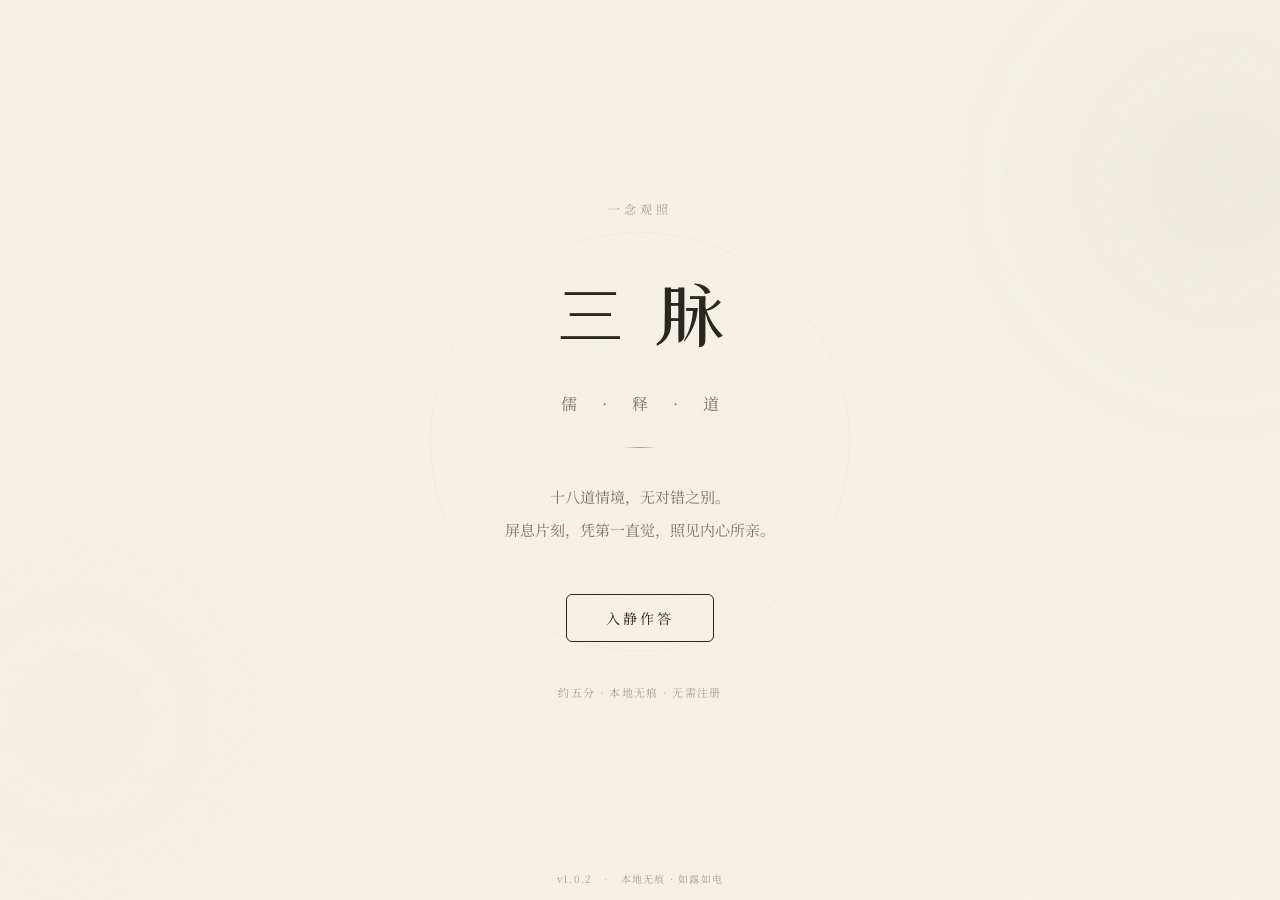
==== commit ee203221: "fix: 修复 Service Worker 强缓存导致看不到更新 改为网络优先策略，资源加版本号，清除旧缓存。  Co-authored-by: Cursor <cursoragent@cursor" ====
--- a/index.html
+++ b/index.html
@@ -20,7 +20,7 @@
   <link rel="preconnect" href="https://fonts.googleapis.com">
   <link rel="preconnect" href="https://fonts.gstatic.com" crossorigin>
   <link href="https://fonts.googleapis.com/css2?family=Noto+Serif+SC:wght@400;500;600&family=ZCOOL+XiaoWei&display=swap" rel="stylesheet">
-  <link rel="stylesheet" href="styles.css">
+  <link rel="stylesheet" href="styles.css?v=1.0.2">
   <script type="application/ld+json">
   {
     "@context": "https://schema.org",
@@ -164,13 +164,13 @@
   </main>
 
   <footer class="site-footer">
-    <span id="app-version">v1.0.0</span>
+    <span id="app-version">v1.0.2</span>
     <span class="site-footer__sep">·</span>
     <span>本地无痕 · 如露如电</span>
   </footer>
 
-  <script src="config.js"></script>
-  <script src="questions.js"></script>
-  <script src="app.js"></script>
+  <script src="config.js?v=1.0.2"></script>
+  <script src="questions.js?v=1.0.2"></script>
+  <script src="app.js?v=1.0.2"></script>
 </body>
 </html>
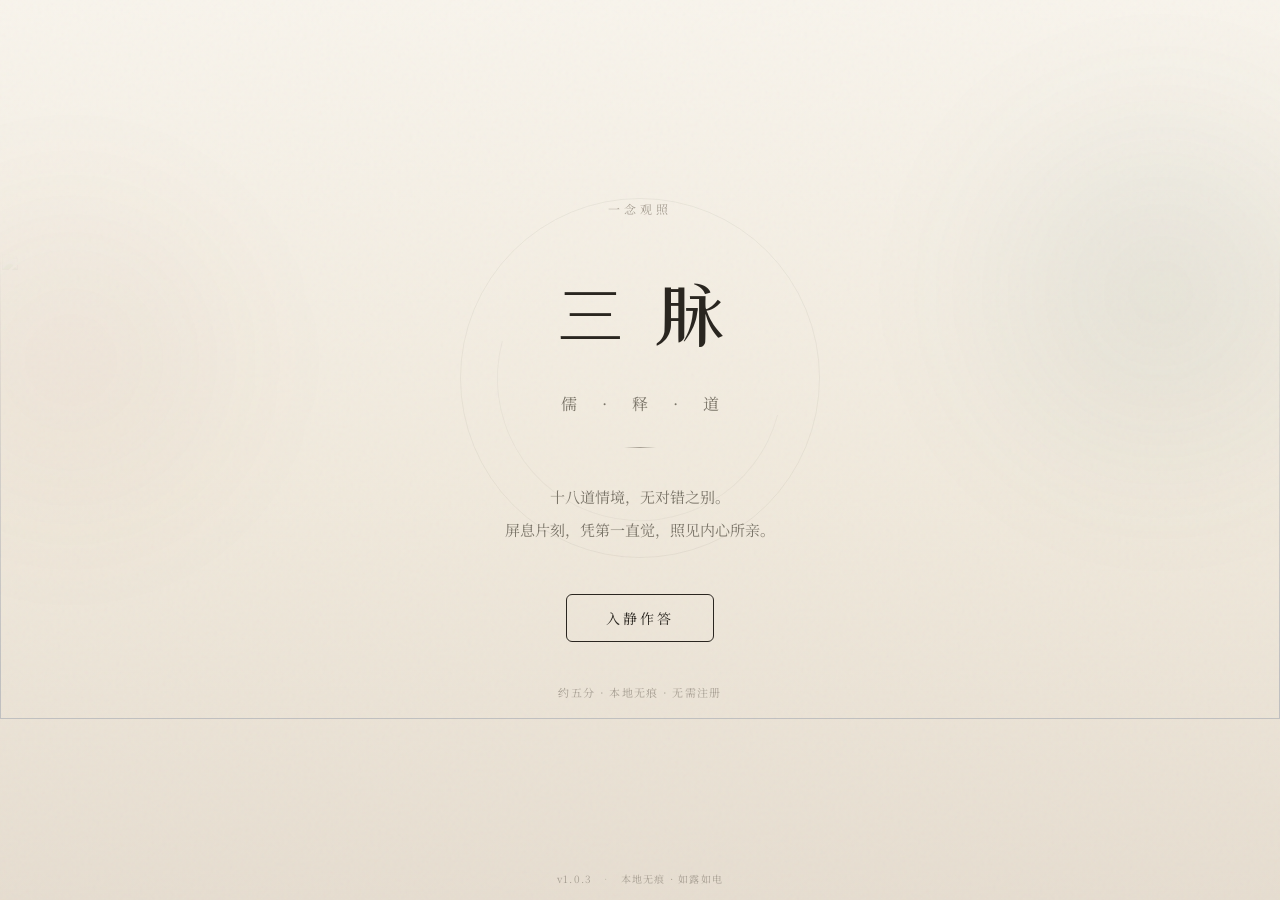
==== commit b7ce6c60: "feat: 添加可见水墨山水背景 v1.0.3 新增 ink-wash.svg 远山层峦、江舟、墨韵笔触，替换几乎不可见的淡色渐变。  Co-authored-by: Cursor <cursorag" ====
--- a/index.html
+++ b/index.html
@@ -20,7 +20,7 @@
   <link rel="preconnect" href="https://fonts.googleapis.com">
   <link rel="preconnect" href="https://fonts.gstatic.com" crossorigin>
   <link href="https://fonts.googleapis.com/css2?family=Noto+Serif+SC:wght@400;500;600&family=ZCOOL+XiaoWei&display=swap" rel="stylesheet">
-  <link rel="stylesheet" href="styles.css?v=1.0.2">
+  <link rel="stylesheet" href="styles.css?v=1.0.3">
   <script type="application/ld+json">
   {
     "@context": "https://schema.org",
@@ -36,8 +36,9 @@
 <body>
   <a class="skip-link" href="#app">跳到主要内容</a>
 
-  <!-- 水墨意境背景 -->
+  <!-- 水墨山水背景 -->
   <div class="zen-bg" aria-hidden="true">
+    <img class="zen-bg__landscape" src="assets/ink-wash.svg" alt="" width="800" height="1200" decoding="async">
     <div class="zen-bg__wash zen-bg__wash--1"></div>
     <div class="zen-bg__wash zen-bg__wash--2"></div>
     <div class="zen-bg__enso"></div>
@@ -164,13 +165,13 @@
   </main>
 
   <footer class="site-footer">
-    <span id="app-version">v1.0.2</span>
+    <span id="app-version">v1.0.3</span>
     <span class="site-footer__sep">·</span>
     <span>本地无痕 · 如露如电</span>
   </footer>
 
-  <script src="config.js?v=1.0.2"></script>
-  <script src="questions.js?v=1.0.2"></script>
-  <script src="app.js?v=1.0.2"></script>
+  <script src="config.js?v=1.0.3"></script>
+  <script src="questions.js?v=1.0.3"></script>
+  <script src="app.js?v=1.0.3"></script>
 </body>
 </html>
--- a/styles.css
+++ b/styles.css
@@ -50,54 +50,72 @@
   pointer-events: none;
   z-index: 0;
   overflow: hidden;
+  background: linear-gradient(180deg, #f8f4ec 0%, #f0e9dc 55%, #e6ddd0 100%);
+}
+
+/* 水墨山水 — 主视觉层 */
+.zen-bg__landscape {
+  position: absolute;
+  bottom: 0;
+  left: 50%;
+  transform: translateX(-50%);
+  width: 100%;
+  min-width: 100vw;
+  height: 72%;
+  max-height: 900px;
+  object-fit: cover;
+  object-position: center bottom;
+  opacity: 1;
+  -webkit-mask-image: linear-gradient(to top, rgba(0,0,0,1) 35%, rgba(0,0,0,0.6) 65%, transparent 100%);
+  mask-image: linear-gradient(to top, rgba(0,0,0,1) 35%, rgba(0,0,0,0.6) 65%, transparent 100%);
 }
 
 .zen-bg__wash {
   position: absolute;
   border-radius: 50%;
-  filter: blur(80px);
-  opacity: 0.35;
+  filter: blur(60px);
+  opacity: 0.5;
 }
 
 .zen-bg__wash--1 {
-  width: 70vmin;
-  height: 70vmin;
-  top: -15%;
-  right: -20%;
-  background: radial-gradient(circle, rgba(61, 92, 82, 0.12) 0%, transparent 70%);
+  width: 55vmin;
+  height: 55vmin;
+  top: 5%;
+  right: -10%;
+  background: radial-gradient(circle, rgba(61, 92, 82, 0.18) 0%, transparent 70%);
   animation: breath 12s var(--ease-breath) infinite alternate;
 }
 
 .zen-bg__wash--2 {
-  width: 60vmin;
-  height: 60vmin;
-  bottom: -10%;
-  left: -15%;
-  background: radial-gradient(circle, rgba(140, 74, 50, 0.08) 0%, transparent 70%);
+  width: 50vmin;
+  height: 50vmin;
+  top: 15%;
+  left: -12%;
+  background: radial-gradient(circle, rgba(140, 74, 50, 0.12) 0%, transparent 70%);
   animation: breath 16s var(--ease-breath) infinite alternate-reverse;
 }
 
 .zen-bg__enso {
   position: absolute;
-  top: 50%;
+  top: 42%;
   left: 50%;
-  width: min(90vw, 420px);
-  height: min(90vw, 420px);
-  transform: translate(-50%, -52%);
-  border: 1px solid rgba(42, 38, 32, 0.05);
+  width: min(75vw, 360px);
+  height: min(75vw, 360px);
+  transform: translate(-50%, -50%);
+  border: 1.5px solid rgba(42, 38, 32, 0.08);
   border-radius: 50%;
-  opacity: 0.5;
+  opacity: 0.7;
 }
 
 .zen-bg__enso::after {
   content: '';
   position: absolute;
-  inset: 12%;
-  border: 1px solid rgba(42, 38, 32, 0.03);
+  inset: 10%;
+  border: 1px solid rgba(42, 38, 32, 0.06);
   border-radius: 50%;
   border-top-color: transparent;
   border-right-color: transparent;
-  transform: rotate(-25deg);
+  transform: rotate(-30deg);
 }
 
 @keyframes breath {
@@ -110,7 +128,7 @@
   position: fixed;
   inset: 0;
   pointer-events: none;
-  opacity: 0.025;
+  opacity: 0.04;
   background-image: url("data:image/svg+xml,%3Csvg viewBox='0 0 256 256' xmlns='http://www.w3.org/2000/svg'%3E%3Cfilter id='n'%3E%3CfeTurbulence type='fractalNoise' baseFrequency='0.9' numOctaves='3' stitchTiles='stitch'/%3E%3C/filter%3E%3Crect width='100%25' height='100%25' filter='url(%23n)'/%3E%3C/svg%3E");
   z-index: 1;
 }
@@ -720,6 +738,15 @@
     --accent-dao: #6b9a8a;
   }
 
+  .zen-bg {
+    background: linear-gradient(180deg, #141310 0%, #1a1814 55%, #1e1c18 100%);
+  }
+
+  .zen-bg__landscape {
+    opacity: 0.55;
+    filter: brightness(0.7);
+  }
+
   .zen-bg__wash--1 {
     background: radial-gradient(circle, rgba(107, 154, 138, 0.08) 0%, transparent 70%);
   }
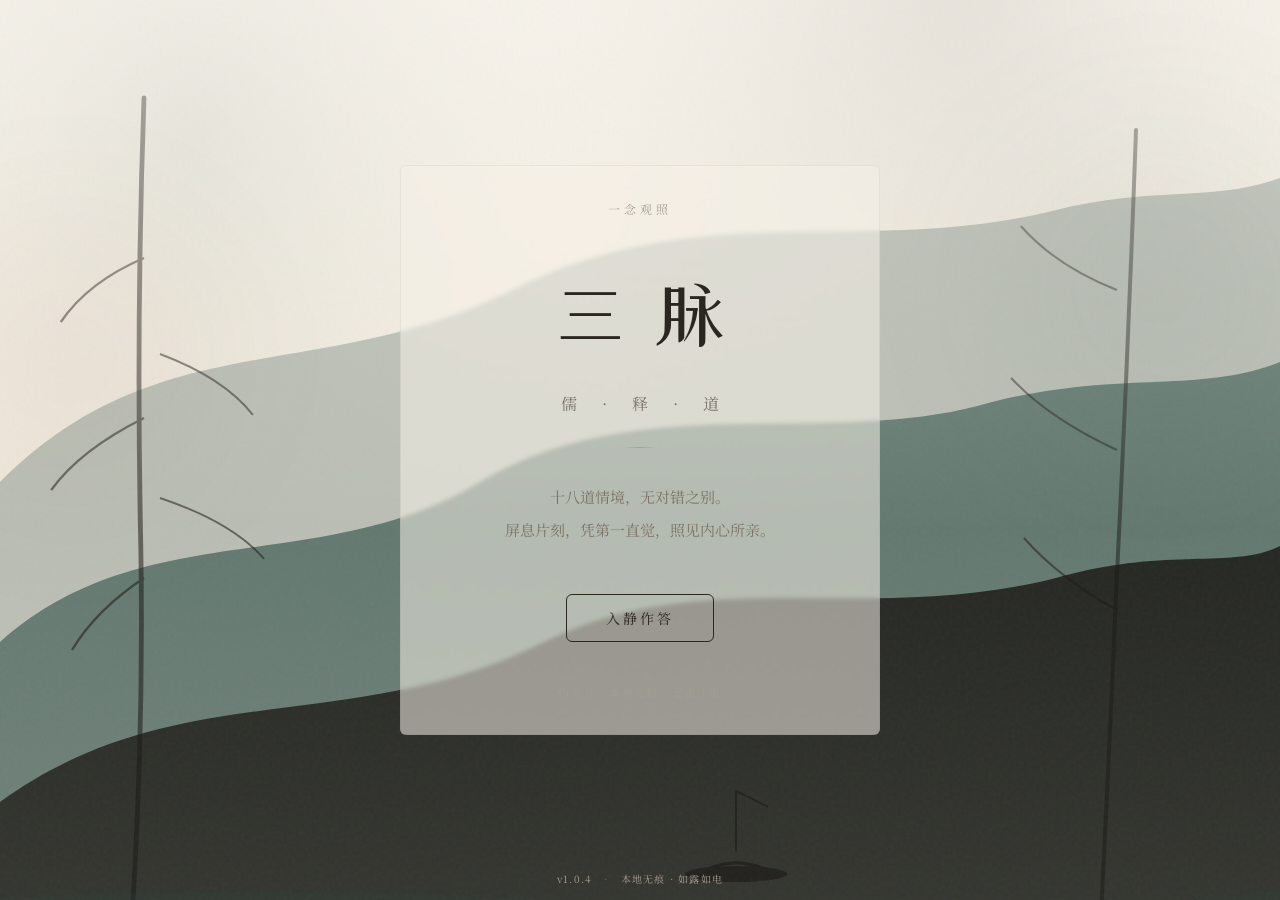
==== commit 9e1fb272: "fix: 水墨背景内联全屏显示并移除离线缓存 v1.0.4 内联 SVG 避免加载失败，加深山体对比，移除 SW 缓存。  Co-authored-by: Cursor <cursoragent@cu" ====
--- a/index.html
+++ b/index.html
@@ -20,7 +20,7 @@
   <link rel="preconnect" href="https://fonts.googleapis.com">
   <link rel="preconnect" href="https://fonts.gstatic.com" crossorigin>
   <link href="https://fonts.googleapis.com/css2?family=Noto+Serif+SC:wght@400;500;600&family=ZCOOL+XiaoWei&display=swap" rel="stylesheet">
-  <link rel="stylesheet" href="styles.css?v=1.0.3">
+  <link rel="stylesheet" href="styles.css?v=1.0.4">
   <script type="application/ld+json">
   {
     "@context": "https://schema.org",
@@ -36,12 +36,61 @@
 <body>
   <a class="skip-link" href="#app">跳到主要内容</a>
 
-  <!-- 水墨山水背景 -->
+  <!-- 水墨山水背景（内联 SVG，避免加载失败） -->
   <div class="zen-bg" aria-hidden="true">
-    <img class="zen-bg__landscape" src="assets/ink-wash.svg" alt="" width="800" height="1200" decoding="async">
+    <svg class="zen-bg__landscape" xmlns="http://www.w3.org/2000/svg" viewBox="0 0 800 1000" preserveAspectRatio="xMidYMid slice">
+      <defs>
+        <linearGradient id="mf" x1="0" y1="0" x2="0" y2="1">
+          <stop offset="0%" stop-color="#6b7f78" stop-opacity="0.5"/>
+          <stop offset="100%" stop-color="#8a9a94" stop-opacity="0.3"/>
+        </linearGradient>
+        <linearGradient id="mm" x1="0" y1="0" x2="0" y2="1">
+          <stop offset="0%" stop-color="#3d5c52" stop-opacity="0.75"/>
+          <stop offset="100%" stop-color="#4a5f58" stop-opacity="0.55"/>
+        </linearGradient>
+        <linearGradient id="mn" x1="0" y1="0" x2="0" y2="1">
+          <stop offset="0%" stop-color="#1a1814" stop-opacity="0.85"/>
+          <stop offset="100%" stop-color="#2a2620" stop-opacity="0.7"/>
+        </linearGradient>
+        <linearGradient id="sky-fade" x1="0" y1="0" x2="0" y2="1">
+          <stop offset="0%" stop-color="#f6f1e8" stop-opacity="0.75"/>
+          <stop offset="35%" stop-color="#f6f1e8" stop-opacity="0.25"/>
+          <stop offset="55%" stop-color="#f6f1e8" stop-opacity="0"/>
+        </linearGradient>
+        <radialGradient id="ink1" cx="75%" cy="20%" r="40%">
+          <stop offset="0%" stop-color="#2a2620" stop-opacity="0.15"/>
+          <stop offset="100%" stop-color="#f6f1e8" stop-opacity="0"/>
+        </radialGradient>
+        <radialGradient id="ink2" cx="15%" cy="30%" r="35%">
+          <stop offset="0%" stop-color="#3d5c52" stop-opacity="0.12"/>
+          <stop offset="100%" stop-color="#f6f1e8" stop-opacity="0"/>
+        </radialGradient>
+      </defs>
+      <rect width="800" height="1000" fill="url(#ink1)"/>
+      <rect width="800" height="1000" fill="url(#ink2)"/>
+      <path d="M0,520 C100,420 200,460 320,400 C440,340 540,380 660,350 C720,335 760,345 800,330 L800,1000 L0,1000 Z" fill="url(#mf)"/>
+      <path d="M0,620 C90,540 200,580 300,520 C400,460 520,500 620,470 C700,450 750,465 800,445 L800,1000 L0,1000 Z" fill="url(#mm)"/>
+      <path d="M0,720 C110,640 220,680 340,620 C440,570 540,610 660,580 C730,560 770,575 800,560 L800,1000 L0,1000 Z" fill="url(#mn)"/>
+      <g opacity="0.55">
+        <path d="M90,280 Q85,420 88,560 Q90,680 82,800" stroke="#1a1814" stroke-width="3" fill="none" stroke-linecap="round"/>
+        <path d="M90,380 Q55,395 38,420 M90,480 Q50,500 32,525 M90,580 Q60,600 45,625" stroke="#1a1814" stroke-width="1.5" fill="none"/>
+        <path d="M100,440 Q140,455 158,478 M100,530 Q145,545 165,568" stroke="#1a1814" stroke-width="1.2" fill="none"/>
+      </g>
+      <g opacity="0.5">
+        <path d="M710,300 Q705,440 698,580 Q692,720 685,850" stroke="#1a1814" stroke-width="2.5" fill="none" stroke-linecap="round"/>
+        <path d="M698,400 Q660,385 638,360 M698,500 Q655,480 632,455 M698,600 Q662,580 640,555" stroke="#1a1814" stroke-width="1.3" fill="none"/>
+      </g>
+      <path d="M0,780 Q200,770 400,785 T800,775 L800,1000 L0,1000 Z" fill="#2a4038" opacity="0.25"/>
+      <g transform="translate(460, 755)" opacity="0.65">
+        <ellipse cx="0" cy="10" rx="32" ry="5" fill="#1a1814"/>
+        <path d="M-24,10 Q0,-4 24,10" stroke="#1a1814" stroke-width="2" fill="none"/>
+        <line x1="0" y1="-4" x2="0" y2="-42" stroke="#1a1814" stroke-width="1.2"/>
+        <path d="M0,-42 L20,-32" stroke="#1a1814" stroke-width="1" fill="none"/>
+      </g>
+      <rect width="800" height="1000" fill="url(#sky-fade)"/>
+    </svg>
     <div class="zen-bg__wash zen-bg__wash--1"></div>
     <div class="zen-bg__wash zen-bg__wash--2"></div>
-    <div class="zen-bg__enso"></div>
   </div>
   <div class="grain" aria-hidden="true"></div>
 
@@ -165,13 +214,13 @@
   </main>
 
   <footer class="site-footer">
-    <span id="app-version">v1.0.3</span>
+    <span id="app-version">v1.0.4</span>
     <span class="site-footer__sep">·</span>
     <span>本地无痕 · 如露如电</span>
   </footer>
 
-  <script src="config.js?v=1.0.3"></script>
-  <script src="questions.js?v=1.0.3"></script>
-  <script src="app.js?v=1.0.3"></script>
+  <script src="config.js?v=1.0.4"></script>
+  <script src="questions.js?v=1.0.4"></script>
+  <script src="app.js?v=1.0.4"></script>
 </body>
 </html>
--- a/styles.css
+++ b/styles.css
@@ -53,21 +53,13 @@
   background: linear-gradient(180deg, #f8f4ec 0%, #f0e9dc 55%, #e6ddd0 100%);
 }
 
-/* 水墨山水 — 主视觉层 */
+/* 水墨山水 — 全屏铺满，无 mask */
 .zen-bg__landscape {
   position: absolute;
-  bottom: 0;
-  left: 50%;
-  transform: translateX(-50%);
+  inset: 0;
   width: 100%;
-  min-width: 100vw;
-  height: 72%;
-  max-height: 900px;
-  object-fit: cover;
-  object-position: center bottom;
-  opacity: 1;
-  -webkit-mask-image: linear-gradient(to top, rgba(0,0,0,1) 35%, rgba(0,0,0,0.6) 65%, transparent 100%);
-  mask-image: linear-gradient(to top, rgba(0,0,0,1) 35%, rgba(0,0,0,0.6) 65%, transparent 100%);
+  height: 100%;
+  display: block;
 }
 
 .zen-bg__wash {
@@ -169,6 +161,18 @@
 
 .screen__inner {
   text-align: center;
+  position: relative;
+}
+
+/* 欢迎页文字区半透明衬底，让山水在四周可见 */
+#screen-welcome .screen__inner,
+#screen-intro .screen__inner {
+  padding: 2rem 1.5rem;
+  background: rgba(246, 241, 232, 0.55);
+  backdrop-filter: blur(2px);
+  -webkit-backdrop-filter: blur(2px);
+  border-radius: var(--radius);
+  border: 1px solid var(--border-light);
 }
 
 .eyebrow {
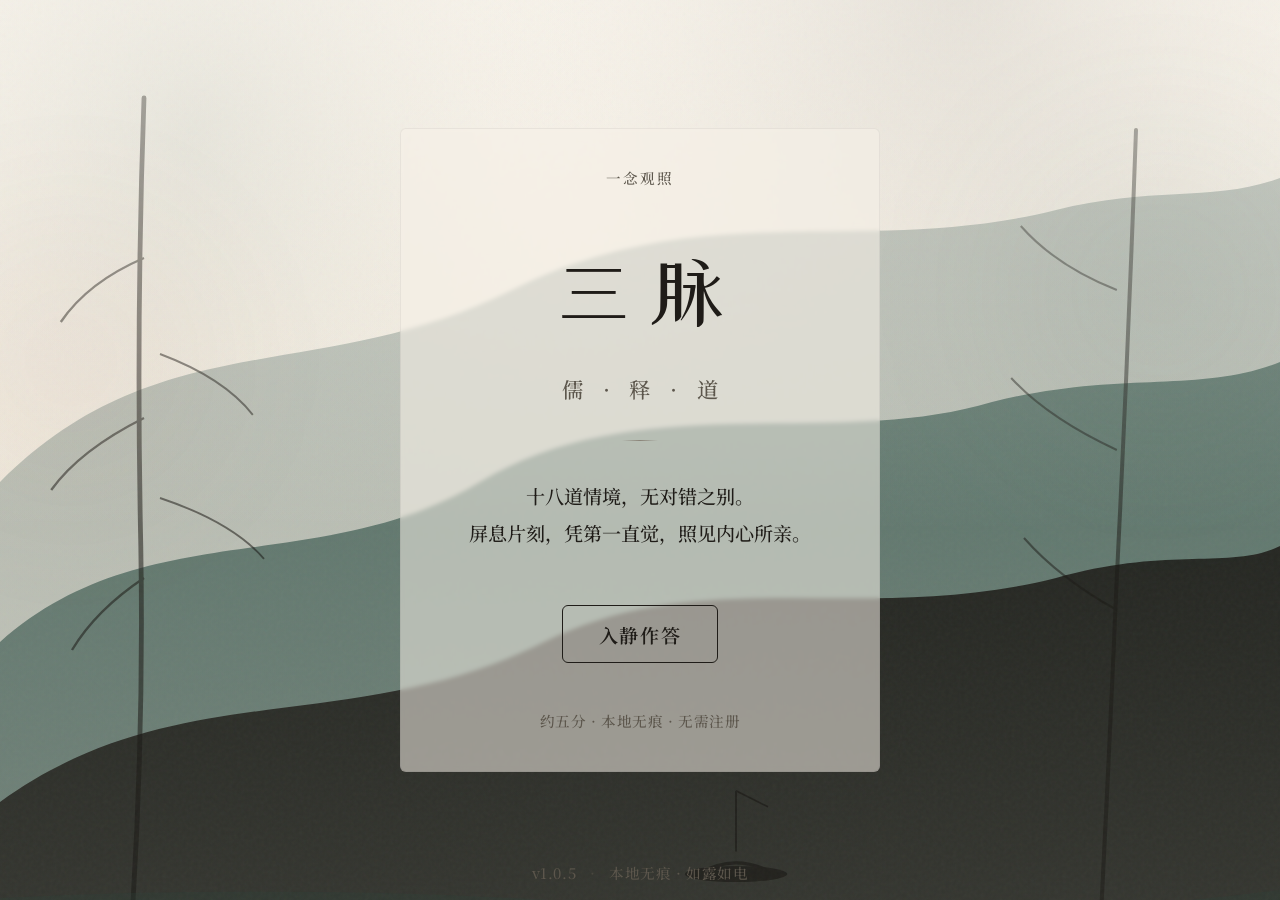
==== commit 986d1272: "style: 优化字号字重提升阅读体验 v1.0.5 增大基础字号、加粗题目与选项、加深文字对比度。  Co-authored-by: Cursor <cursoragent@cursor.com>" ====
--- a/index.html
+++ b/index.html
@@ -19,8 +19,8 @@
   <link rel="manifest" href="manifest.webmanifest">
   <link rel="preconnect" href="https://fonts.googleapis.com">
   <link rel="preconnect" href="https://fonts.gstatic.com" crossorigin>
-  <link href="https://fonts.googleapis.com/css2?family=Noto+Serif+SC:wght@400;500;600&family=ZCOOL+XiaoWei&display=swap" rel="stylesheet">
-  <link rel="stylesheet" href="styles.css?v=1.0.4">
+  <link href="https://fonts.googleapis.com/css2?family=Noto+Serif+SC:wght@500;600;700&family=ZCOOL+XiaoWei&display=swap" rel="stylesheet">
+  <link rel="stylesheet" href="styles.css?v=1.0.5">
   <script type="application/ld+json">
   {
     "@context": "https://schema.org",
@@ -214,13 +214,13 @@
   </main>
 
   <footer class="site-footer">
-    <span id="app-version">v1.0.4</span>
+    <span id="app-version">v1.0.5</span>
     <span class="site-footer__sep">·</span>
     <span>本地无痕 · 如露如电</span>
   </footer>
 
-  <script src="config.js?v=1.0.4"></script>
-  <script src="questions.js?v=1.0.4"></script>
-  <script src="app.js?v=1.0.4"></script>
+  <script src="config.js?v=1.0.5"></script>
+  <script src="questions.js?v=1.0.5"></script>
+  <script src="app.js?v=1.0.5"></script>
 </body>
 </html>
--- a/styles.css
+++ b/styles.css
@@ -3,9 +3,9 @@
 :root {
   --bg: #f6f1e8;
   --bg-deep: #e8e0d2;
-  --text: #2a2620;
-  --text-muted: #7a7468;
-  --text-faint: #a69e92;
+  --text: #1f1c18;
+  --text-muted: #5c564c;
+  --text-faint: #8a8378;
   --accent-ru: #8c4a32;
   --accent-shi: #b8956b;
   --accent-dao: #3d5c52;
@@ -15,8 +15,14 @@
   --radius: 6px;
   --ease-out: cubic-bezier(0.25, 0.8, 0.25, 1);
   --ease-breath: cubic-bezier(0.4, 0, 0.2, 1);
-  --font-serif: 'Noto Serif SC', 'Songti SC', 'STSong', serif;
-  --font-display: 'ZCOOL XiaoWei', 'Noto Serif SC', serif;
+  --font-serif: 'PingFang SC', 'Noto Serif SC', 'Songti SC', 'STSong', system-ui, serif;
+  --font-display: 'ZCOOL XiaoWei', 'Noto Serif SC', 'PingFang SC', serif;
+  --text-sm: 0.8125rem;
+  --text-base: 1.0625rem;
+  --text-lg: 1.1875rem;
+  --leading-tight: 1.65;
+  --leading-normal: 1.8;
+  --leading-relaxed: 1.95;
   --space: clamp(1.5rem, 4vw, 3rem);
 }
 
@@ -29,17 +35,20 @@
 }
 
 html {
-  font-size: 16px;
+  font-size: clamp(17px, 4.2vw, 18px);
   -webkit-font-smoothing: antialiased;
   -moz-osx-font-smoothing: grayscale;
+  text-size-adjust: 100%;
 }
 
 body {
   min-height: 100dvh;
   font-family: var(--font-serif);
+  font-size: var(--text-base);
+  font-weight: 500;
   background: var(--bg);
   color: var(--text);
-  line-height: 1.85;
+  line-height: var(--leading-normal);
   overflow-x: hidden;
 }
 
@@ -176,27 +185,29 @@
 }
 
 .eyebrow {
-  font-size: 0.75rem;
-  letter-spacing: 0.35em;
-  color: var(--text-faint);
+  font-size: var(--text-sm);
+  font-weight: 500;
+  letter-spacing: 0.12em;
+  color: var(--text-muted);
   margin-bottom: 1.75rem;
 }
 
 .title {
   font-family: var(--font-display);
-  font-size: clamp(3.25rem, 11vw, 4.5rem);
+  font-size: clamp(3rem, 10vw, 4.25rem);
   font-weight: 400;
+  letter-spacing: 0.2em;
+  margin-bottom: 0.5rem;
+  margin-right: -0.2em;
+  color: var(--text);
+  animation: title-in 1.4s var(--ease-breath) both;
+}
+
+.subtitle {
+  font-size: var(--text-lg);
+  font-weight: 500;
   letter-spacing: 0.35em;
-  margin-bottom: 0.5rem;
   margin-right: -0.35em;
-  color: var(--text);
-  animation: title-in 1.4s var(--ease-breath) both;
-}
-
-.subtitle {
-  font-size: 1rem;
-  letter-spacing: 0.65em;
-  margin-right: -0.65em;
   color: var(--text-muted);
   margin-bottom: 1.75rem;
   animation: fade-up 1s var(--ease-breath) 0.2s both;
@@ -211,18 +222,20 @@
 }
 
 .lead {
-  font-size: 0.9375rem;
-  color: var(--text-muted);
+  font-size: var(--text-base);
+  font-weight: 500;
+  color: var(--text);
   margin-bottom: 3rem;
-  line-height: 2.2;
+  line-height: var(--leading-relaxed);
   animation: fade-up 1s var(--ease-breath) 0.35s both;
 }
 
 .footnote {
   margin-top: 2.5rem;
-  font-size: 0.6875rem;
-  color: var(--text-faint);
-  letter-spacing: 0.12em;
+  font-size: var(--text-sm);
+  font-weight: 500;
+  color: var(--text-muted);
+  letter-spacing: 0.04em;
 }
 
 @keyframes title-in {
@@ -243,8 +256,9 @@
   min-width: 148px;
   padding: 0.8rem 2rem;
   font-family: inherit;
-  font-size: 0.875rem;
-  letter-spacing: 0.2em;
+  font-size: var(--text-base);
+  font-weight: 600;
+  letter-spacing: 0.08em;
   border-radius: var(--radius);
   cursor: pointer;
   transition: color 0.4s var(--ease-breath), background 0.4s var(--ease-breath), border-color 0.4s var(--ease-breath);
@@ -296,15 +310,17 @@
 }
 
 .progress-label {
-  font-size: 0.6875rem;
-  color: var(--text-faint);
-  letter-spacing: 0.15em;
+  font-size: var(--text-sm);
+  font-weight: 500;
+  color: var(--text-muted);
+  letter-spacing: 0.06em;
 }
 
 .question-dimension {
-  font-size: 0.6875rem;
-  letter-spacing: 0.25em;
-  color: var(--text-faint);
+  font-size: var(--text-sm);
+  font-weight: 600;
+  letter-spacing: 0.1em;
+  color: var(--text-muted);
   margin-bottom: 1rem;
   text-align: left;
   opacity: 0;
@@ -317,9 +333,9 @@
 }
 
 .question-text {
-  font-size: clamp(1.125rem, 4vw, 1.375rem);
-  font-weight: 400;
-  line-height: 2;
+  font-size: clamp(1.25rem, 4.8vw, 1.5rem);
+  font-weight: 600;
+  line-height: var(--leading-relaxed);
   margin-bottom: 2.25rem;
   text-align: left;
   opacity: 0;
@@ -332,9 +348,10 @@
 
 .quiz-hint {
   margin-top: 2rem;
-  font-size: 0.6875rem;
-  color: var(--text-faint);
-  letter-spacing: 0.1em;
+  font-size: var(--text-sm);
+  font-weight: 500;
+  color: var(--text-muted);
+  letter-spacing: 0.02em;
   text-align: center;
 }
 
@@ -347,11 +364,12 @@
 .choice {
   display: block;
   width: 100%;
-  padding: 1.125rem 1.125rem 1.125rem 1.25rem;
+  padding: 1.25rem 1.25rem 1.25rem 1.375rem;
   text-align: left;
   font-family: inherit;
-  font-size: 0.9rem;
-  line-height: 1.75;
+  font-size: var(--text-base);
+  font-weight: 500;
+  line-height: var(--leading-normal);
   color: var(--text);
   background: var(--surface);
   border: 1px solid var(--border-light);
@@ -383,16 +401,17 @@
 
 .result-title {
   font-family: var(--font-display);
-  font-size: clamp(1.5rem, 5vw, 2rem);
-  font-weight: 400;
+  font-size: clamp(1.625rem, 5vw, 2.125rem);
+  font-weight: 500;
   margin-bottom: 1.25rem;
-  letter-spacing: 0.12em;
+  letter-spacing: 0.08em;
 }
 
 .result-blend {
-  font-size: 0.875rem;
-  color: var(--text-muted);
-  line-height: 2;
+  font-size: var(--text-base);
+  font-weight: 500;
+  color: var(--text);
+  line-height: var(--leading-relaxed);
   margin-bottom: 1.25rem;
   text-align: left;
   padding: 1rem 1.125rem;
@@ -402,17 +421,19 @@
 }
 
 .result-desc {
-  font-size: 0.9rem;
-  color: var(--text-muted);
-  line-height: 2;
+  font-size: var(--text-base);
+  font-weight: 500;
+  color: var(--text);
+  line-height: var(--leading-relaxed);
   margin-bottom: 1.5rem;
   text-align: left;
 }
 
 .result-shadow {
-  font-size: 0.8125rem;
-  color: var(--text-faint);
-  line-height: 1.9;
+  font-size: var(--text-sm);
+  font-weight: 500;
+  color: var(--text-muted);
+  line-height: var(--leading-normal);
   margin-bottom: 2rem;
   text-align: left;
   padding-left: 0.75rem;
@@ -460,22 +481,24 @@
 }
 
 .triad-pct {
-  font-size: 0.75rem;
-  color: var(--text-faint);
+  font-size: var(--text-sm);
+  font-weight: 600;
+  color: var(--text-muted);
   text-align: right;
   font-variant-numeric: tabular-nums;
-  letter-spacing: 0.05em;
+  letter-spacing: 0.02em;
 }
 
 .result-quote {
-  font-size: 0.875rem;
+  font-size: var(--text-base);
+  font-weight: 500;
   color: var(--text-muted);
   font-style: normal;
   padding: 1rem 0;
   margin-bottom: 2rem;
   text-align: center;
-  line-height: 2;
-  letter-spacing: 0.04em;
+  line-height: var(--leading-relaxed);
+  letter-spacing: 0.02em;
 }
 
 .result-quote::before {
@@ -526,18 +549,20 @@
 
 .intro-title {
   font-family: var(--font-display);
-  font-size: 1.375rem;
+  font-size: 1.5rem;
   margin-bottom: 1.5rem;
-  letter-spacing: 0.15em;
-  font-weight: 400;
+  letter-spacing: 0.08em;
+  font-weight: 500;
 }
 
 .intro-list {
   text-align: left;
   margin-bottom: 2rem;
   padding-left: 1rem;
-  color: var(--text-muted);
-  line-height: 2.1;
+  color: var(--text);
+  font-size: var(--text-base);
+  font-weight: 500;
+  line-height: var(--leading-relaxed);
   list-style: none;
 }
 
@@ -574,9 +599,10 @@
 .triad-card[data-tradition='dao'] h3 { color: var(--accent-dao); }
 
 .triad-card p {
-  font-size: 0.75rem;
-  color: var(--text-faint);
-  letter-spacing: 0.08em;
+  font-size: var(--text-sm);
+  font-weight: 500;
+  color: var(--text-muted);
+  letter-spacing: 0.02em;
 }
 
 .quiz-header__row {
@@ -590,9 +616,10 @@
   background: none;
   border: none;
   font-family: inherit;
-  font-size: 0.75rem;
-  color: var(--text-faint);
-  letter-spacing: 0.08em;
+  font-size: var(--text-sm);
+  font-weight: 600;
+  color: var(--text-muted);
+  letter-spacing: 0.02em;
   cursor: pointer;
   padding: 0.25rem 0;
   -webkit-tap-highlight-color: transparent;
@@ -608,9 +635,10 @@
 }
 
 .result-deep {
-  font-size: 0.9rem;
-  color: var(--text);
-  line-height: 2;
+  font-size: var(--text-base);
+  font-weight: 500;
+  color: var(--text);
+  line-height: var(--leading-relaxed);
   margin-bottom: 2rem;
   text-align: left;
   padding: 1.125rem 0;
@@ -623,11 +651,11 @@
 }
 
 .result-section__title {
-  font-size: 0.75rem;
-  letter-spacing: 0.2em;
-  color: var(--text-faint);
+  font-size: var(--text-sm);
+  font-weight: 600;
+  letter-spacing: 0.08em;
+  color: var(--text-muted);
   margin-bottom: 1rem;
-  font-weight: 400;
 }
 
 .result-section__title::before {
@@ -644,28 +672,30 @@
   display: flex;
   justify-content: space-between;
   align-items: center;
-  padding: 0.75rem 0.875rem;
+  padding: 0.875rem 1rem;
   background: transparent;
   border: 1px solid var(--border-light);
   border-radius: var(--radius);
-  font-size: 0.75rem;
+  font-size: var(--text-sm);
+  font-weight: 500;
 }
 
 .facet-row__label {
-  color: var(--text-faint);
-  letter-spacing: 0.06em;
+  color: var(--text-muted);
+  letter-spacing: 0.02em;
 }
 
 .facet-row__value {
-  font-weight: 400;
-  letter-spacing: 0.08em;
+  font-weight: 600;
+  letter-spacing: 0.02em;
 }
 
 .practice-list {
   padding-left: 1rem;
-  color: var(--text-muted);
-  line-height: 2.1;
-  font-size: 0.8125rem;
+  color: var(--text);
+  line-height: var(--leading-relaxed);
+  font-size: var(--text-base);
+  font-weight: 500;
   list-style: none;
 }
 
@@ -677,10 +707,11 @@
 
 .disclaimer {
   margin-top: 2.5rem;
-  font-size: 0.6875rem;
-  color: var(--text-faint);
-  line-height: 1.9;
-  letter-spacing: 0.06em;
+  font-size: var(--text-sm);
+  font-weight: 500;
+  color: var(--text-muted);
+  line-height: var(--leading-normal);
+  letter-spacing: 0.02em;
 }
 
 .site-footer {
@@ -691,9 +722,10 @@
   z-index: 3;
   padding: 0.75rem var(--space);
   text-align: center;
-  font-size: 0.625rem;
-  color: var(--text-faint);
-  letter-spacing: 0.12em;
+  font-size: var(--text-sm);
+  font-weight: 500;
+  color: var(--text-muted);
+  letter-spacing: 0.04em;
   pointer-events: none;
 }
 
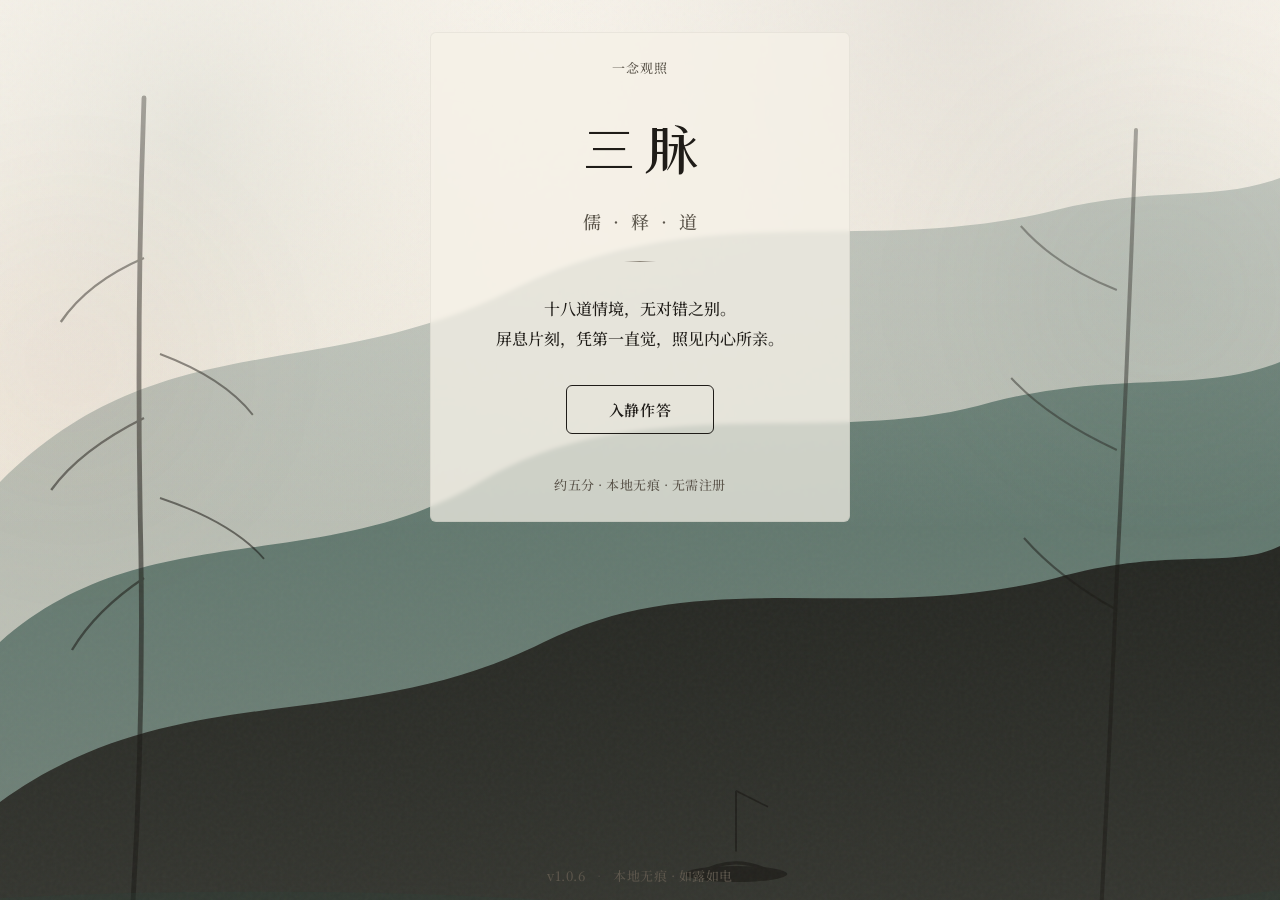
==== commit 29ce662a: "fix(ui): v1.0.6 微调字号与布局，减少手机端折行 在保持可读性的前提下缩小基础字号与字间距，内容区改为顶对齐并收窄宽度，缓解选项与标题折行问题。  Co-authored-by: Cur" ====
--- a/index.html
+++ b/index.html
@@ -20,7 +20,7 @@
   <link rel="preconnect" href="https://fonts.googleapis.com">
   <link rel="preconnect" href="https://fonts.gstatic.com" crossorigin>
   <link href="https://fonts.googleapis.com/css2?family=Noto+Serif+SC:wght@500;600;700&family=ZCOOL+XiaoWei&display=swap" rel="stylesheet">
-  <link rel="stylesheet" href="styles.css?v=1.0.5">
+  <link rel="stylesheet" href="styles.css?v=1.0.6">
   <script type="application/ld+json">
   {
     "@context": "https://schema.org",
@@ -214,13 +214,13 @@
   </main>
 
   <footer class="site-footer">
-    <span id="app-version">v1.0.5</span>
+    <span id="app-version">v1.0.6</span>
     <span class="site-footer__sep">·</span>
     <span>本地无痕 · 如露如电</span>
   </footer>
 
-  <script src="config.js?v=1.0.5"></script>
-  <script src="questions.js?v=1.0.5"></script>
-  <script src="app.js?v=1.0.5"></script>
+  <script src="config.js?v=1.0.6"></script>
+  <script src="questions.js?v=1.0.6"></script>
+  <script src="app.js?v=1.0.6"></script>
 </body>
 </html>
--- a/styles.css
+++ b/styles.css
@@ -18,12 +18,12 @@
   --font-serif: 'PingFang SC', 'Noto Serif SC', 'Songti SC', 'STSong', system-ui, serif;
   --font-display: 'ZCOOL XiaoWei', 'Noto Serif SC', 'PingFang SC', serif;
   --text-sm: 0.8125rem;
-  --text-base: 1.0625rem;
-  --text-lg: 1.1875rem;
-  --leading-tight: 1.65;
-  --leading-normal: 1.8;
-  --leading-relaxed: 1.95;
-  --space: clamp(1.5rem, 4vw, 3rem);
+  --text-base: 1rem;
+  --text-lg: 1.125rem;
+  --leading-tight: 1.6;
+  --leading-normal: 1.75;
+  --leading-relaxed: 1.85;
+  --space: clamp(1rem, 3vw, 2rem);
 }
 
 *,
@@ -35,7 +35,7 @@
 }
 
 html {
-  font-size: clamp(17px, 4.2vw, 18px);
+  font-size: 16px;
   -webkit-font-smoothing: antialiased;
   -moz-osx-font-smoothing: grayscale;
   text-size-adjust: 100%;
@@ -139,14 +139,14 @@
   z-index: 2;
   min-height: 100dvh;
   display: flex;
-  align-items: center;
+  align-items: flex-start;
   justify-content: center;
-  padding: var(--space);
+  padding: clamp(1.25rem, 4vh, 2rem) var(--space) 3.5rem;
 }
 
 .screen {
   width: 100%;
-  max-width: 480px;
+  max-width: 420px;
   opacity: 0;
   transform: translateY(8px);
   transition: opacity 0.7s var(--ease-breath), transform 0.7s var(--ease-breath);
@@ -176,8 +176,8 @@
 /* 欢迎页文字区半透明衬底，让山水在四周可见 */
 #screen-welcome .screen__inner,
 #screen-intro .screen__inner {
-  padding: 2rem 1.5rem;
-  background: rgba(246, 241, 232, 0.55);
+  padding: 1.5rem 1.25rem;
+  background: rgba(246, 241, 232, 0.72);
   backdrop-filter: blur(2px);
   -webkit-backdrop-filter: blur(2px);
   border-radius: var(--radius);
@@ -187,18 +187,18 @@
 .eyebrow {
   font-size: var(--text-sm);
   font-weight: 500;
-  letter-spacing: 0.12em;
-  color: var(--text-muted);
-  margin-bottom: 1.75rem;
+  letter-spacing: 0.08em;
+  color: var(--text-muted);
+  margin-bottom: 1.25rem;
 }
 
 .title {
   font-family: var(--font-display);
-  font-size: clamp(3rem, 10vw, 4.25rem);
+  font-size: clamp(2.5rem, 9vw, 3.5rem);
   font-weight: 400;
-  letter-spacing: 0.2em;
+  letter-spacing: 0.12em;
   margin-bottom: 0.5rem;
-  margin-right: -0.2em;
+  margin-right: -0.12em;
   color: var(--text);
   animation: title-in 1.4s var(--ease-breath) both;
 }
@@ -206,10 +206,10 @@
 .subtitle {
   font-size: var(--text-lg);
   font-weight: 500;
-  letter-spacing: 0.35em;
-  margin-right: -0.35em;
-  color: var(--text-muted);
-  margin-bottom: 1.75rem;
+  letter-spacing: 0.2em;
+  margin-right: -0.2em;
+  color: var(--text-muted);
+  margin-bottom: 1.5rem;
   animation: fade-up 1s var(--ease-breath) 0.2s both;
 }
 
@@ -225,7 +225,7 @@
   font-size: var(--text-base);
   font-weight: 500;
   color: var(--text);
-  margin-bottom: 3rem;
+  margin-bottom: 2rem;
   line-height: var(--leading-relaxed);
   animation: fade-up 1s var(--ease-breath) 0.35s both;
 }
@@ -256,9 +256,9 @@
   min-width: 148px;
   padding: 0.8rem 2rem;
   font-family: inherit;
-  font-size: var(--text-base);
+  font-size: 0.9375rem;
   font-weight: 600;
-  letter-spacing: 0.08em;
+  letter-spacing: 0.04em;
   border-radius: var(--radius);
   cursor: pointer;
   transition: color 0.4s var(--ease-breath), background 0.4s var(--ease-breath), border-color 0.4s var(--ease-breath);
@@ -293,7 +293,7 @@
 }
 
 .quiz-header {
-  margin-bottom: 2.5rem;
+  margin-bottom: 1.75rem;
 }
 
 .progress-track {
@@ -333,10 +333,10 @@
 }
 
 .question-text {
-  font-size: clamp(1.25rem, 4.8vw, 1.5rem);
+  font-size: clamp(1.125rem, 4.2vw, 1.3125rem);
   font-weight: 600;
   line-height: var(--leading-relaxed);
-  margin-bottom: 2.25rem;
+  margin-bottom: 1.75rem;
   text-align: left;
   opacity: 0;
   transform: translateY(8px);
@@ -358,13 +358,13 @@
 .choices {
   display: flex;
   flex-direction: column;
-  gap: 0.625rem;
+  gap: 0.5rem;
 }
 
 .choice {
   display: block;
   width: 100%;
-  padding: 1.25rem 1.25rem 1.25rem 1.375rem;
+  padding: 0.9375rem 1rem;
   text-align: left;
   font-family: inherit;
   font-size: var(--text-base);
@@ -401,10 +401,10 @@
 
 .result-title {
   font-family: var(--font-display);
-  font-size: clamp(1.625rem, 5vw, 2.125rem);
-  font-weight: 500;
-  margin-bottom: 1.25rem;
-  letter-spacing: 0.08em;
+  font-size: clamp(1.375rem, 4.5vw, 1.75rem);
+  font-weight: 500;
+  margin-bottom: 1rem;
+  letter-spacing: 0.06em;
 }
 
 .result-blend {
@@ -549,9 +549,9 @@
 
 .intro-title {
   font-family: var(--font-display);
-  font-size: 1.5rem;
-  margin-bottom: 1.5rem;
-  letter-spacing: 0.08em;
+  font-size: 1.3125rem;
+  margin-bottom: 1.25rem;
+  letter-spacing: 0.06em;
   font-weight: 500;
 }
 
@@ -591,7 +591,7 @@
   font-family: var(--font-display);
   font-size: 1rem;
   margin-bottom: 0.2rem;
-  letter-spacing: 0.2em;
+  letter-spacing: 0.08em;
 }
 
 .triad-card[data-tradition='ru'] h3 { color: var(--accent-ru); }
